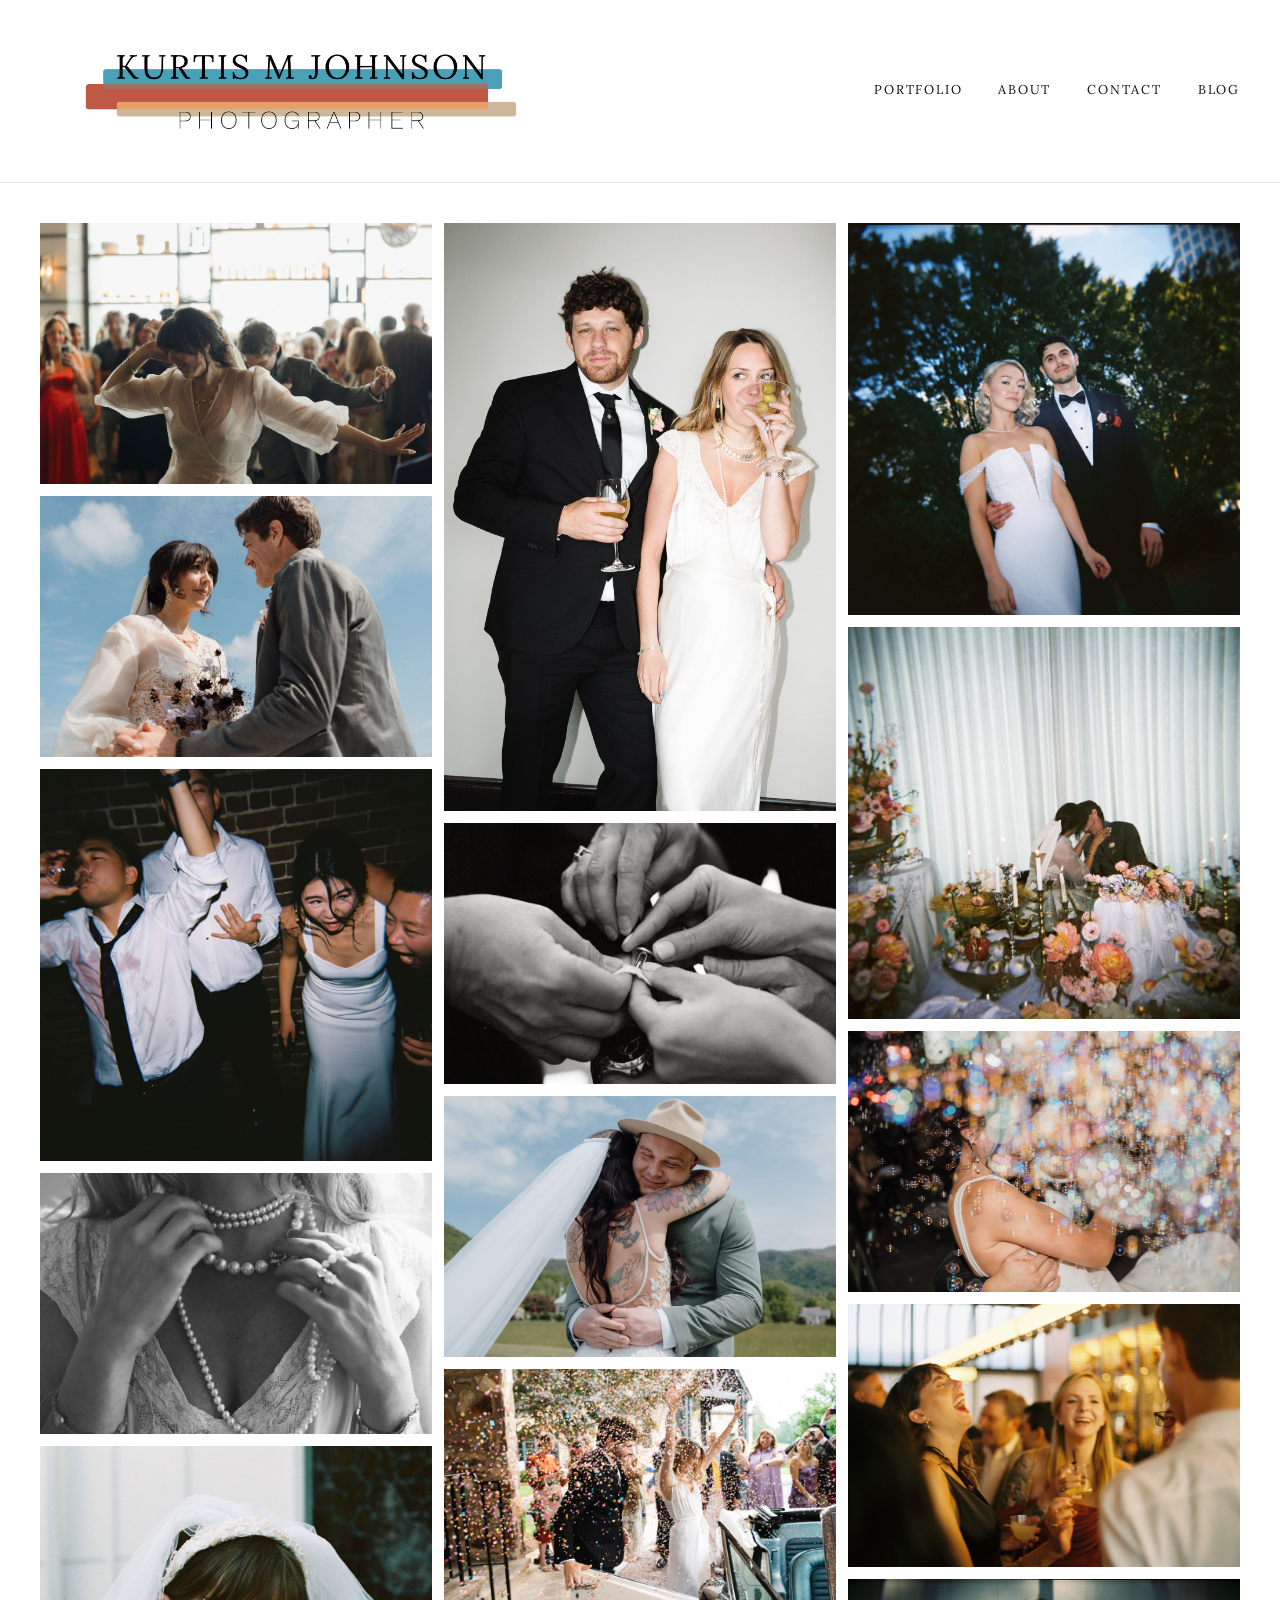
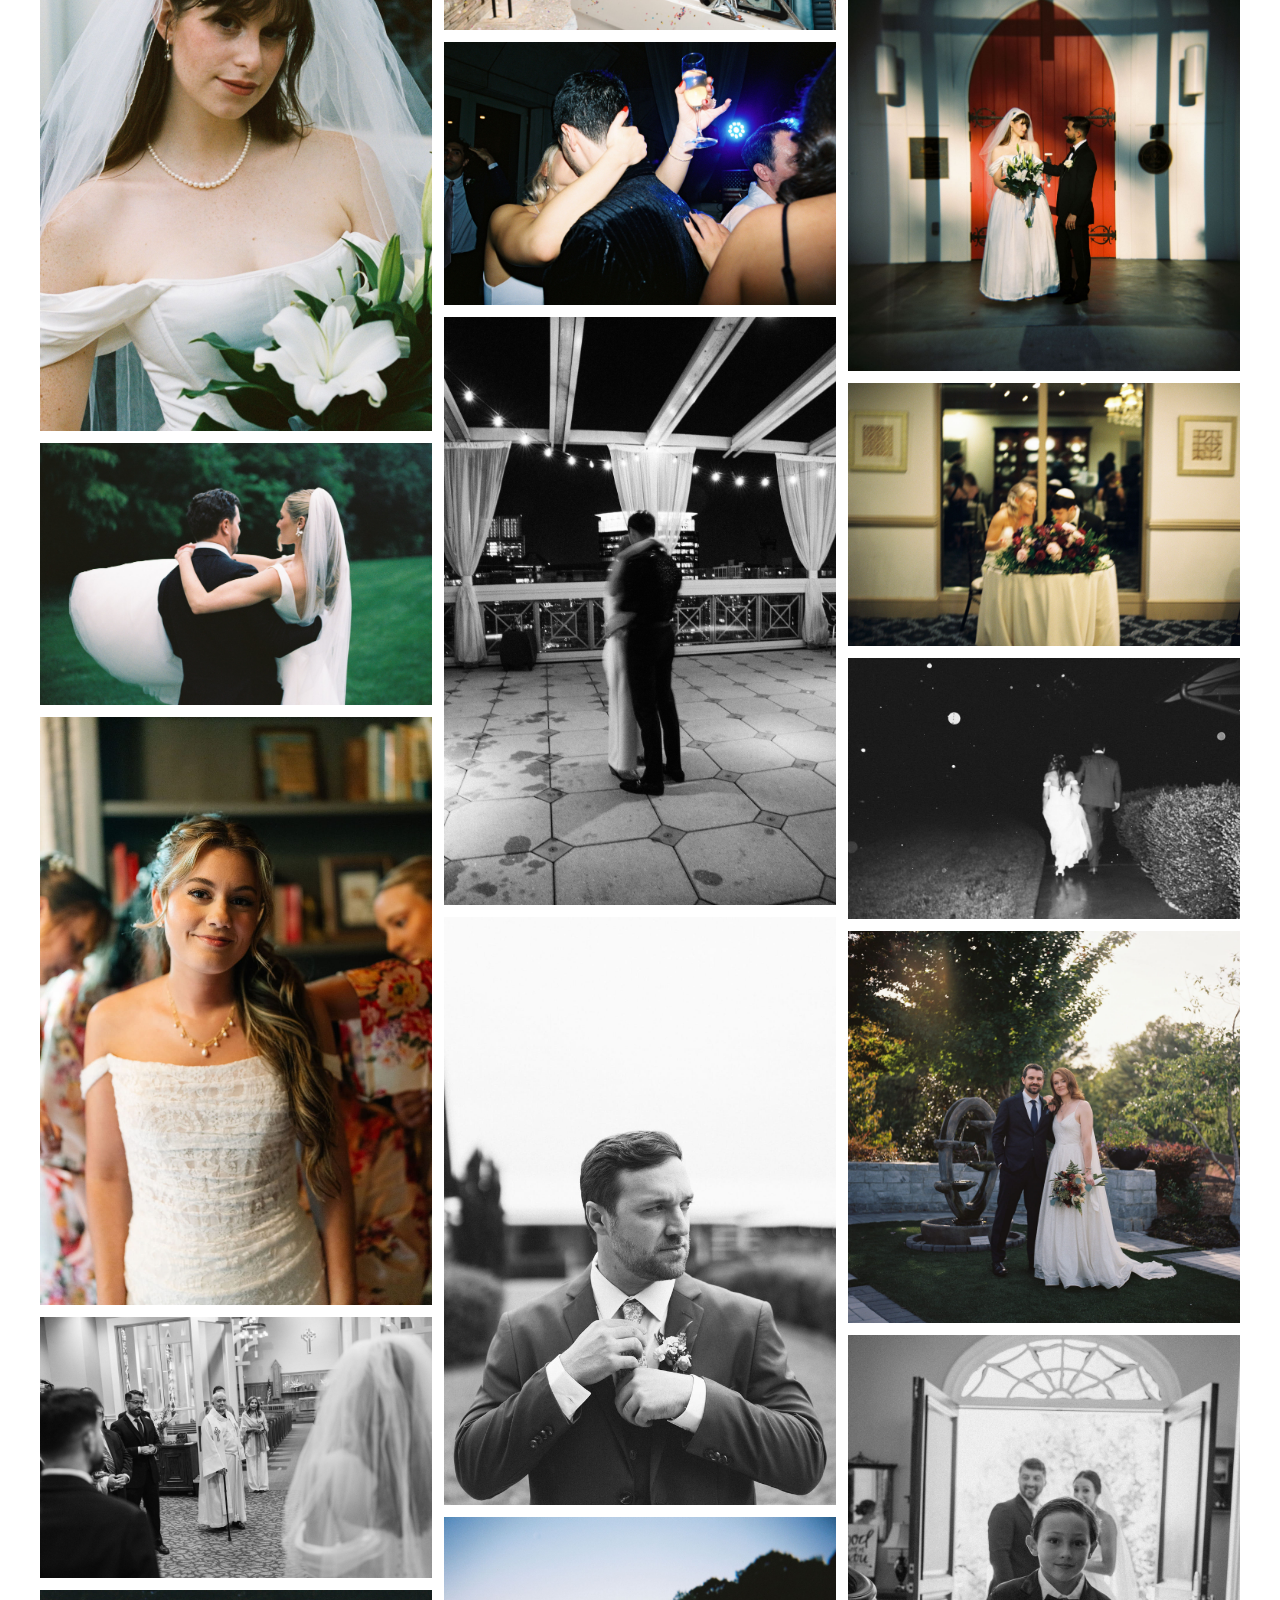
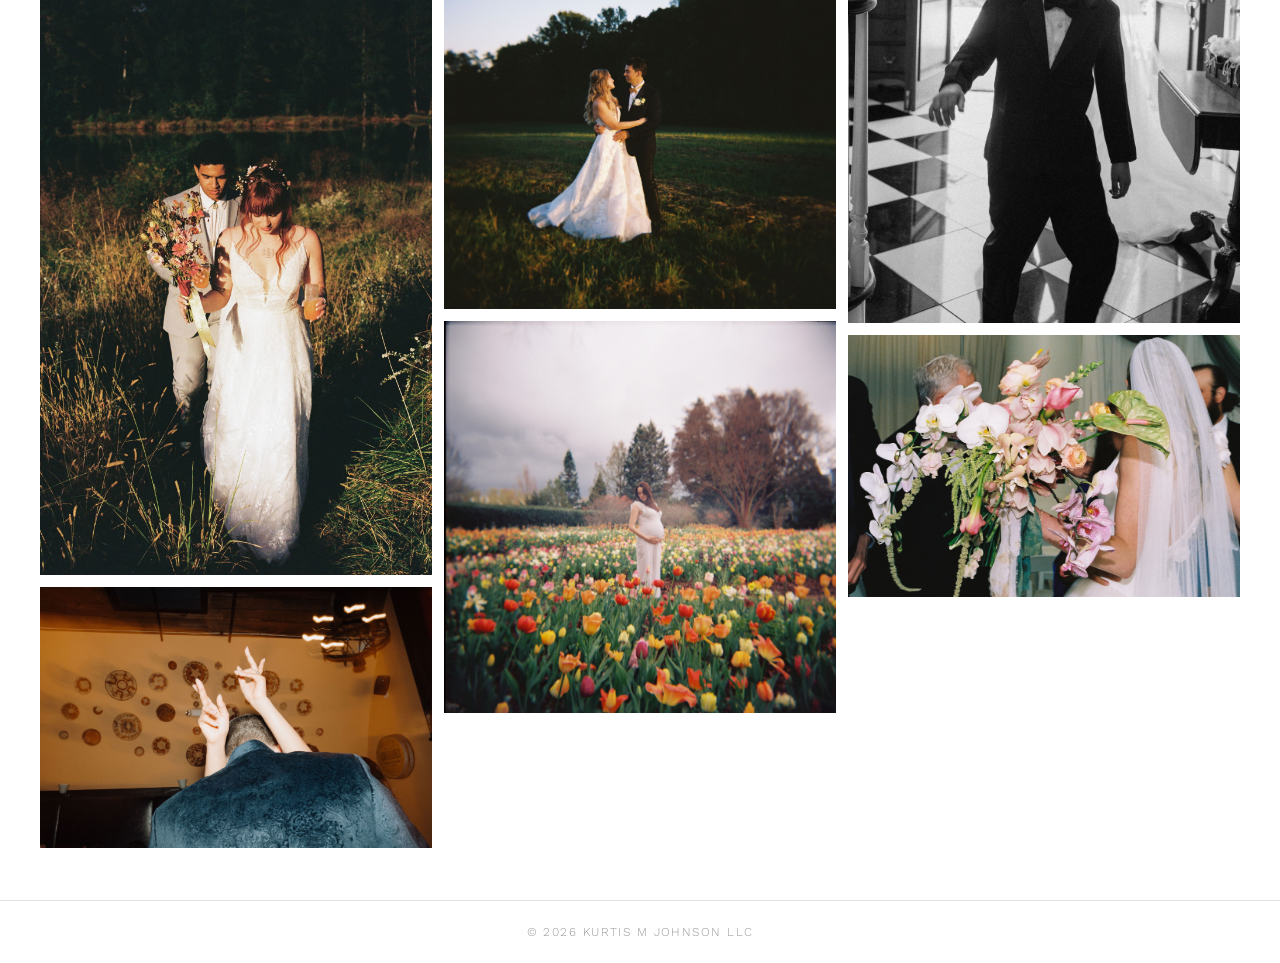
==== index.html @ 3dc9d514 "blog link update" ====
<!DOCTYPE html>
<html lang="en">
<head>
  <meta charset="UTF-8" />
  <meta name="viewport" content="width=device-width, initial-scale=1.0" />
  <title>KURTIS M JOHNSON</title>
  <link rel="icon" type="image/png" href="images/favicon.png" />
  <link rel="stylesheet" href="style.css" />
</head>
<body>

  <header>
    <div class="header-inner">
      <div class="logo">
        <a href="index.html"><img src="images/logo.png" alt="Kurtis Johnson Photography" /></a>
      </div>
      <button class="nav-toggle" aria-label="Toggle navigation">
        <span></span><span></span><span></span>
      </button>
      <nav id="main-nav">
        <a href="index.html">Portfolio</a>
        <a href="about.html">About</a>
        <a href="contact.html">Contact</a>
        <a href="https://deserthermits.substack.com/" target="_blank">Blog</a>
      </nav>
    </div>
  </header>

  <main>
    <div class="gallery">
      <div class="gallery-item"><img src="images/photo2.JPG"  alt="Bride dancing joyfully at wedding reception with guests in the background" /></div>
      <div class="gallery-item"><img src="images/photo8.JPG"  alt="Bride and groom posing with champagne glasses at their wedding reception" /></div>
      <div class="gallery-item"><img src="images/photo14.JPG" alt="Bride and groom portrait in an urban park at golden hour" /></div>
      <div class="gallery-item"><img src="images/photo1.JPG"  alt="Bride and groom sharing a tender moment against a blue sky, bride holding dark floral bouquet" /></div>
      <div class="gallery-item"><img src="images/photo3.JPG"  alt="Bride and groom stealing a kiss at their sweetheart table surrounded by candlelight and lush floral arrangements" /></div>
      <div class="gallery-item"><img src="images/photo4.JPG"  alt="Wedding guests celebrating energetically on the dance floor" /></div>
      <div class="gallery-item"><img src="images/photo5.JPG"  alt="Close-up of hands fastening a cufflink before the ceremony, black and white" /></div>
      <div class="gallery-item"><img src="images/photo6.JPG"  alt="Bride and groom embracing in a shower of colorful bubbles at night" /></div>
      <div class="gallery-item"><img src="images/photo7.JPG"  alt="Groom in a tan hat embracing tattooed bride with veil flowing in a mountain meadow" /></div>
      <div class="gallery-item"><img src="images/photo9.JPG"  alt="Bride adjusting layered pearl necklaces, black and white close-up detail shot" /></div>
      <div class="gallery-item"><img src="images/photo10.JPG" alt="Wedding guests laughing together over cocktails at a warmly lit reception venue" /></div>
      <div class="gallery-item"><img src="images/photo11.JPG" alt="Bride and groom making a grand exit through a cloud of colorful confetti" /></div>
      <div class="gallery-item"><img src="images/photo12.JPG" alt="Bride portrait in veil and pearl necklace holding white lily bouquet" /></div>
      <div class="gallery-item"><img src="images/photo13.JPG" alt="Bride and groom standing before a red arched church door at night, film photography" /></div>
      <div class="gallery-item"><img src="images/photo15.JPG" alt="Bride and guests dancing at a lively wedding reception under blue stage lights" /></div>
      <div class="gallery-item"><img src="images/photo16.JPG" alt="Couple sharing a slow dance on a rooftop terrace with a city skyline at night, black and white" /></div>
      <div class="gallery-item"><img src="images/photo17.JPG" alt="Bride and groom sharing a quiet moment at their sweetheart table, film photography" /></div>
      <div class="gallery-item"><img src="images/photo18.JPG" alt="Groom carrying bride in his arms on a lush green lawn, viewed from behind" /></div>
      <div class="gallery-item"><img src="images/photo19.JPG" alt="Bride and groom walking away together on a garden path at night, black and white" /></div>
      <div class="gallery-item"><img src="images/photo20.JPG" alt="Bride smiling warmly while bridesmaids help her get ready" /></div>
      <div class="gallery-item"><img src="images/photo21.JPG" alt="Groom adjusting his boutonniere outdoors, black and white portrait" /></div>
      <div class="gallery-item"><img src="images/photo22.JPG" alt="Bride and groom portrait at sunset in a garden with a stone fountain" /></div>
      <div class="gallery-item"><img src="images/photo23.JPG" alt="Bride walking down the church aisle toward the officiant, black and white" /></div>
      <div class="gallery-item"><img src="images/photo24.JPG" alt="Young ring bearer in tuxedo leading the way as bride and groom arrive, black and white" /></div>
      <div class="gallery-item"><img src="images/photo25.JPG" alt="Bride and groom embracing at twilight in an open field with trees silhouetted behind them" /></div>
      <div class="gallery-item"><img src="images/photo26.JPG" alt="Bride and groom walking through tall golden grass at sunset, bride wearing flower crown" /></div>
      <div class="gallery-item"><img src="images/photo27.JPG" alt="Expectant mother in a white gown standing in a vibrant tulip field" /></div>
      <div class="gallery-item"><img src="images/photo28.JPG" alt="Father embracing bride through an oversized orchid and tropical flower bouquet" /></div>
      <div class="gallery-item"><img src="images/photo29.JPG" alt="Overhead view of couple at a reception, bride flashing a peace sign with rings visible" /></div>
    </div>
  </main>

  <footer>
    <p>&copy; 2026 KURTIS M JOHNSON LLC</p>
  </footer>

  <script>
    // Hamburger menu
    const toggle = document.querySelector('.nav-toggle');
    const nav = document.getElementById('main-nav');
    toggle.addEventListener('click', () => {
      toggle.classList.toggle('open');
      nav.classList.toggle('open');
    });
  </script>

  <script>
    function runMasonry() {
      const gallery = document.querySelector('.gallery');
      const items = Array.from(gallery.querySelectorAll('.gallery-item'));
      const gap = 12;

      let cols = 3;
      if (window.innerWidth <= 560) cols = 1;
      else if (window.innerWidth <= 900) cols = 2;

      const colWidth = (gallery.offsetWidth - gap * (cols - 1)) / cols;
      const colHeights = Array(cols).fill(0);

      gallery.style.position = 'relative';

      items.forEach(item => {
        const shortest = colHeights.indexOf(Math.min(...colHeights));
        item.style.position = 'absolute';
        item.style.width = colWidth + 'px';
        item.style.left = (shortest * (colWidth + gap)) + 'px';
        item.style.top = colHeights[shortest] + 'px';
        colHeights[shortest] += item.offsetHeight + gap;
      });

      gallery.style.height = Math.max(...colHeights) + 'px';
    }

    // Wait for all images to load before laying out
    const imgs = Array.from(document.querySelectorAll('.gallery-item img'));
    let loaded = 0;
    function onLoad() {
      loaded++;
      if (loaded === imgs.length) runMasonry();
    }
    imgs.forEach(img => {
      if (img.complete) onLoad();
      else { img.addEventListener('load', onLoad); img.addEventListener('error', onLoad); }
    });

    window.addEventListener('resize', runMasonry);
  </script>

</body>
</html>
---- style.css ----
@import url('https://fonts.googleapis.com/css2?family=Lora:ital,wght@0,400;0,500;0,600;1,400&family=Work+Sans:wght@300;400;500&display=swap');

*, *::before, *::after {
  box-sizing: border-box;
  margin: 0;
  padding: 0;
}

body {
  background: #fff;
  color: #111;
  font-family: 'Lora', Georgia, serif;
  min-height: 100vh;
  display: flex;
  flex-direction: column;
}

/* ── Header ── */
header {
  border-bottom: 1px solid #e0e0e0;
  padding: 24px 40px;
  position: sticky;
  top: 0;
  background: #fff;
  z-index: 100;
  position: relative;
}

.header-inner {
  max-width: 1400px;
  margin: 0 auto;
  display: flex;
  align-items: center;
  justify-content: space-between;
}

.logo img {
  height: 130px;
  width: auto;
}

.logo-text {
  font-size: 1.4rem;
  font-weight: 400;
  letter-spacing: 0.12em;
  text-transform: uppercase;
  color: #111;
}

nav {
  display: flex;
  gap: 36px;
}

/* ── Hamburger button (hidden on desktop) ── */
.nav-toggle {
  display: none;
  flex-direction: column;
  justify-content: center;
  gap: 5px;
  background: none;
  border: none;
  cursor: pointer;
  padding: 4px;
}

.nav-toggle span {
  display: block;
  width: 24px;
  height: 2px;
  background: #111;
  transition: all 0.25s;
  transform-origin: center;
}

/* Animate to X when open */
.nav-toggle.open span:nth-child(1) { transform: translateY(7px) rotate(45deg); }
.nav-toggle.open span:nth-child(2) { opacity: 0; }
.nav-toggle.open span:nth-child(3) { transform: translateY(-7px) rotate(-45deg); }

nav a {
  text-decoration: none;
  color: #111;
  font-family: 'Lora', Georgia, serif;
  font-size: 0.8rem;
  letter-spacing: 0.14em;
  text-transform: uppercase;
  padding-bottom: 2px;
  border-bottom: 1px solid transparent;
  transition: border-color 0.2s;
}

nav a:hover,
nav a.active {
  border-bottom-color: #111;
}

/* ── Gallery ── */
main {
  flex: 1;
  padding: 40px;
}

.gallery {
  max-width: 1400px;
  margin: 0 auto;
  position: relative;
}

.gallery-item {
  position: absolute;
  overflow: hidden;
}

.gallery-item img {
  display: block;
  width: 100%;
  height: auto;
  transition: opacity 0.3s;
}

.gallery-item img:hover {
  opacity: 0.88;
}

/* ── About layout ── */
.about-layout {
  display: flex;
  gap: 48px;
  align-items: flex-start;
}

.about-photo {
  flex: 0 0 340px;
  margin-bottom: 24px;
}

.about-photo img {
  display: block;
  width: 100%;
  height: auto;
}

.about-text {
  flex: 1;
}

@media (max-width: 720px) {
  .about-layout {
    flex-direction: column;
    gap: 28px;
  }

  .about-photo {
    flex: none;
    width: 100%;
  }
}

/* ── Inner pages ── */
.page-content {
  max-width: 680px;
  margin: 80px auto;
  padding: 0 40px;
  line-height: 1.8;
}

.page-content h1 {
  font-size: 1.6rem;
  font-weight: 400;
  letter-spacing: 0.08em;
  text-transform: uppercase;
  margin-bottom: 32px;
}

.page-content p {
  font-size: 1rem;
  color: #333;
  margin-bottom: 20px;
}

.page-content a {
  color: #49a0b7;
  text-decoration: none;
  border-bottom: 1px solid transparent;
  transition: border-color 0.2s;
}

.page-content a:hover {
  border-bottom-color: #49a0b7;
}

/* Contact details */
.contact-details {
  margin: 28px 0 36px;
  display: flex;
  flex-direction: column;
  gap: 16px;
  padding-top: 24px;
  border-top: 1px solid #e0e0e0;
}

/* Contact form */
.contact-form {
  display: flex;
  flex-direction: column;
  gap: 16px;
  margin-top: 32px;
}

.contact-form label {
  font-family: 'Work Sans', sans-serif;
  font-size: 0.75rem;
  letter-spacing: 0.1em;
  text-transform: uppercase;
  display: flex;
  flex-direction: column;
  gap: 6px;
}

.contact-form input,
.contact-form textarea {
  font-family: inherit;
  font-size: 0.95rem;
  border: 1px solid #ccc;
  padding: 10px 12px;
  outline: none;
  transition: border-color 0.2s;
  background: #fff;
  color: #111;
  width: 100%;
}

.contact-form input:focus,
.contact-form textarea:focus {
  border-color: #111;
}

.contact-form textarea {
  min-height: 140px;
  resize: vertical;
}

.contact-form button {
  align-self: flex-start;
  background: #111;
  color: #fff;
  border: none;
  padding: 12px 32px;
  font-family: 'Work Sans', sans-serif;
  font-size: 0.75rem;
  letter-spacing: 0.14em;
  text-transform: uppercase;
  cursor: pointer;
  transition: background 0.2s;
}

.contact-form button:hover {
  background: #444;
}

/* ── Footer ── */
footer {
  border-top: 1px solid #e0e0e0;
  padding: 24px 40px;
  text-align: center;
  font-family: 'Work Sans', sans-serif;
  font-weight: 300;
  font-size: 0.75rem;
  letter-spacing: 0.12em;
  color: #999;
}

/* ── Responsive ── */
@media (max-width: 560px) {
  header {
    padding: 14px 20px;
  }

  .header-inner {
    justify-content: space-between;
    align-items: center;
  }

  .logo img {
    height: 52px;
  }

  .nav-toggle {
    display: flex;
  }

  nav {
    display: none;
    position: absolute;
    top: 100%;
    left: 0;
    right: 0;
    background: #fff;
    border-bottom: 1px solid #e0e0e0;
    flex-direction: column;
    gap: 0;
    padding: 8px 0;
  }

  nav.open {
    display: flex;
  }

  nav a {
    padding: 14px 24px;
    border-bottom: none;
    font-size: 0.85rem;
  }

  nav a:hover {
    background: #f5f5f5;
    border-bottom: none;
  }

  main {
    padding: 12px;
  }

  .gallery {
    display: flex;
    flex-direction: column;
    align-items: center;
  }

  .gallery-item {
    width: 100% !important;
    position: relative !important;
    left: auto !important;
    top: auto !important;
    margin-bottom: 10px;
  }
}
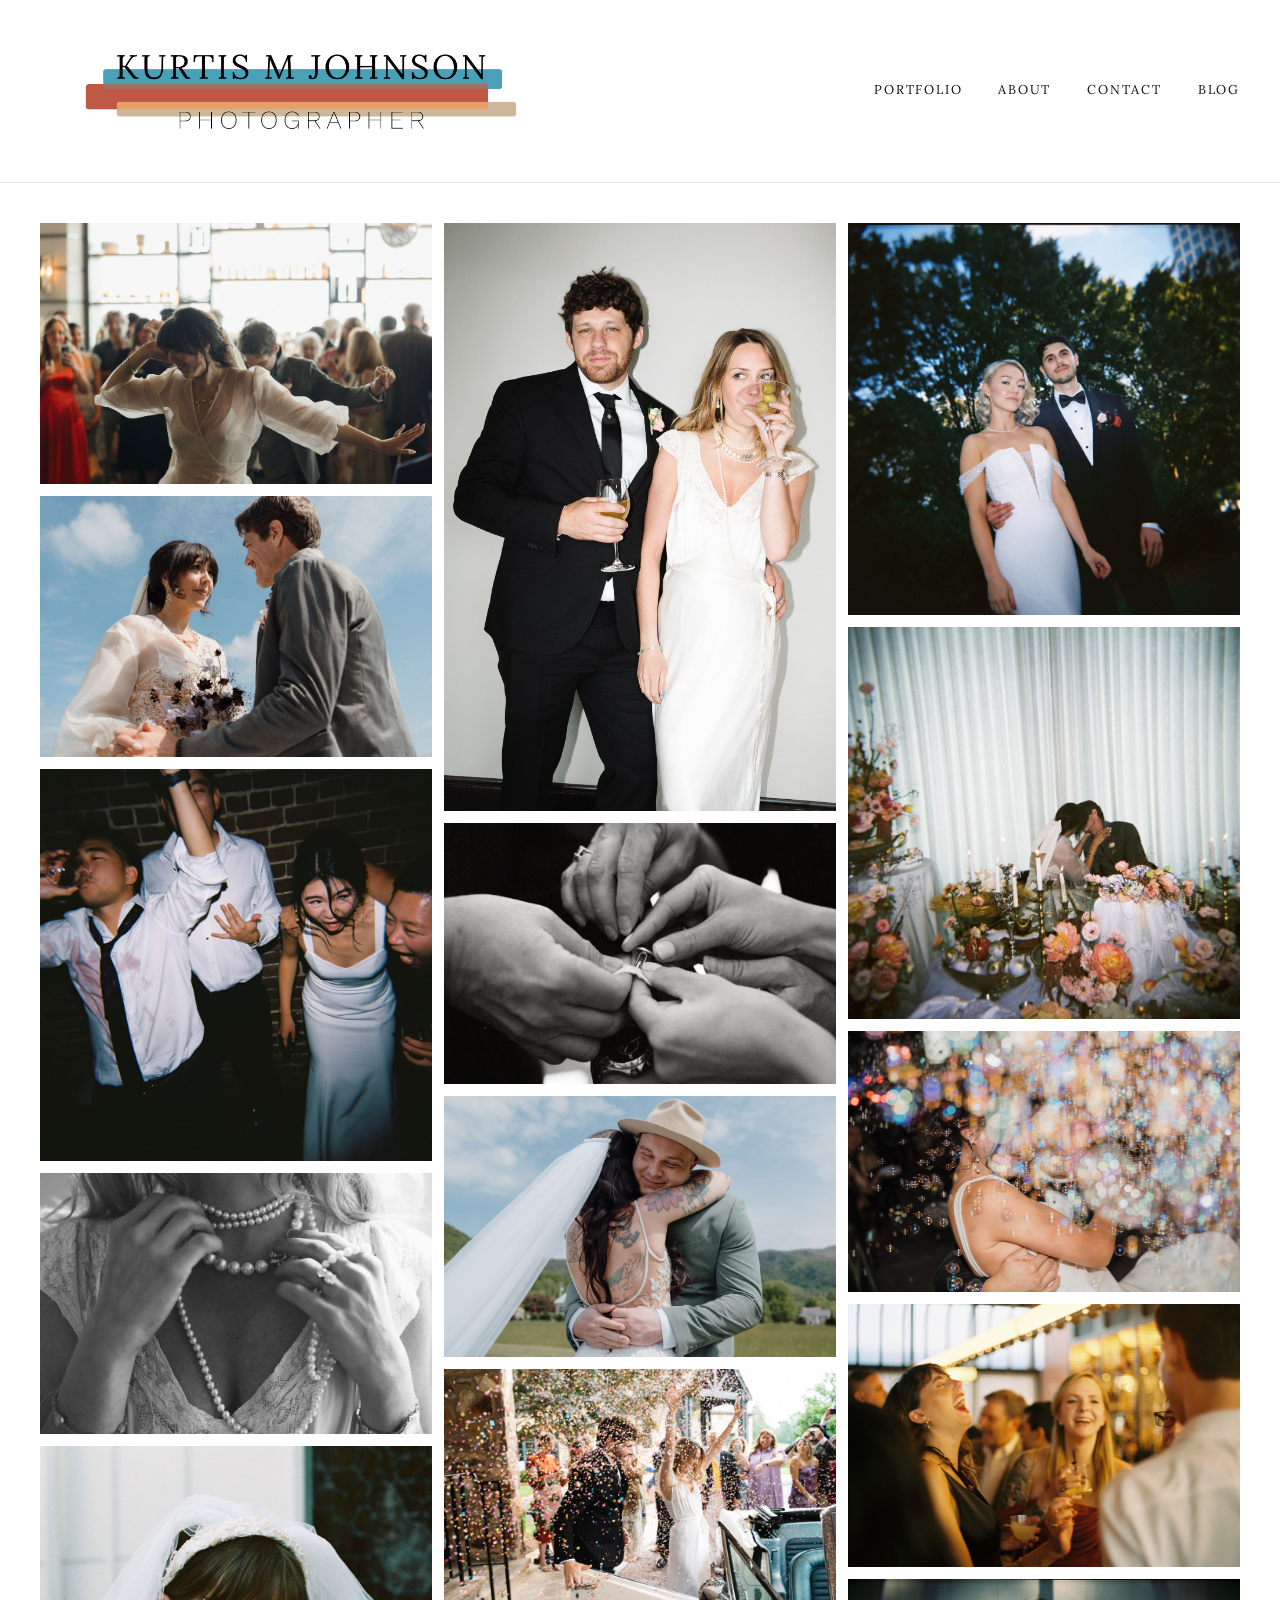
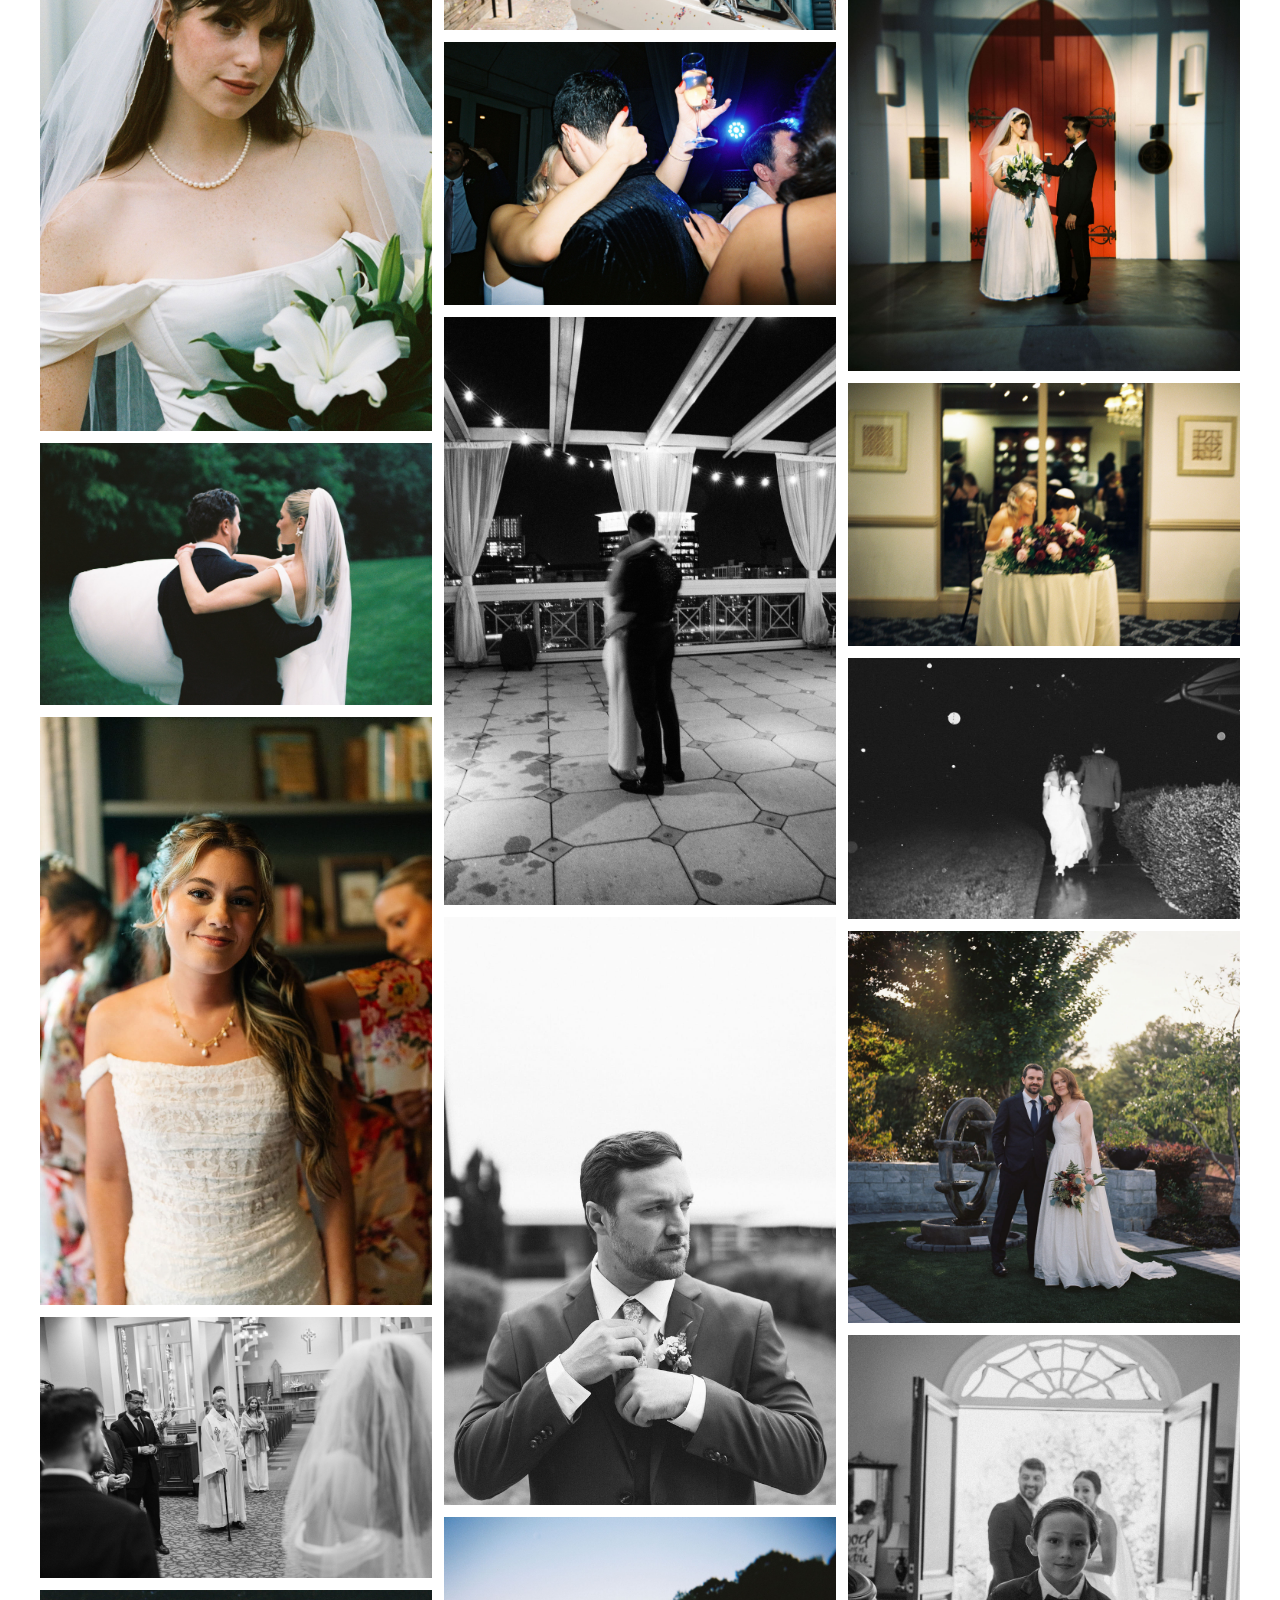
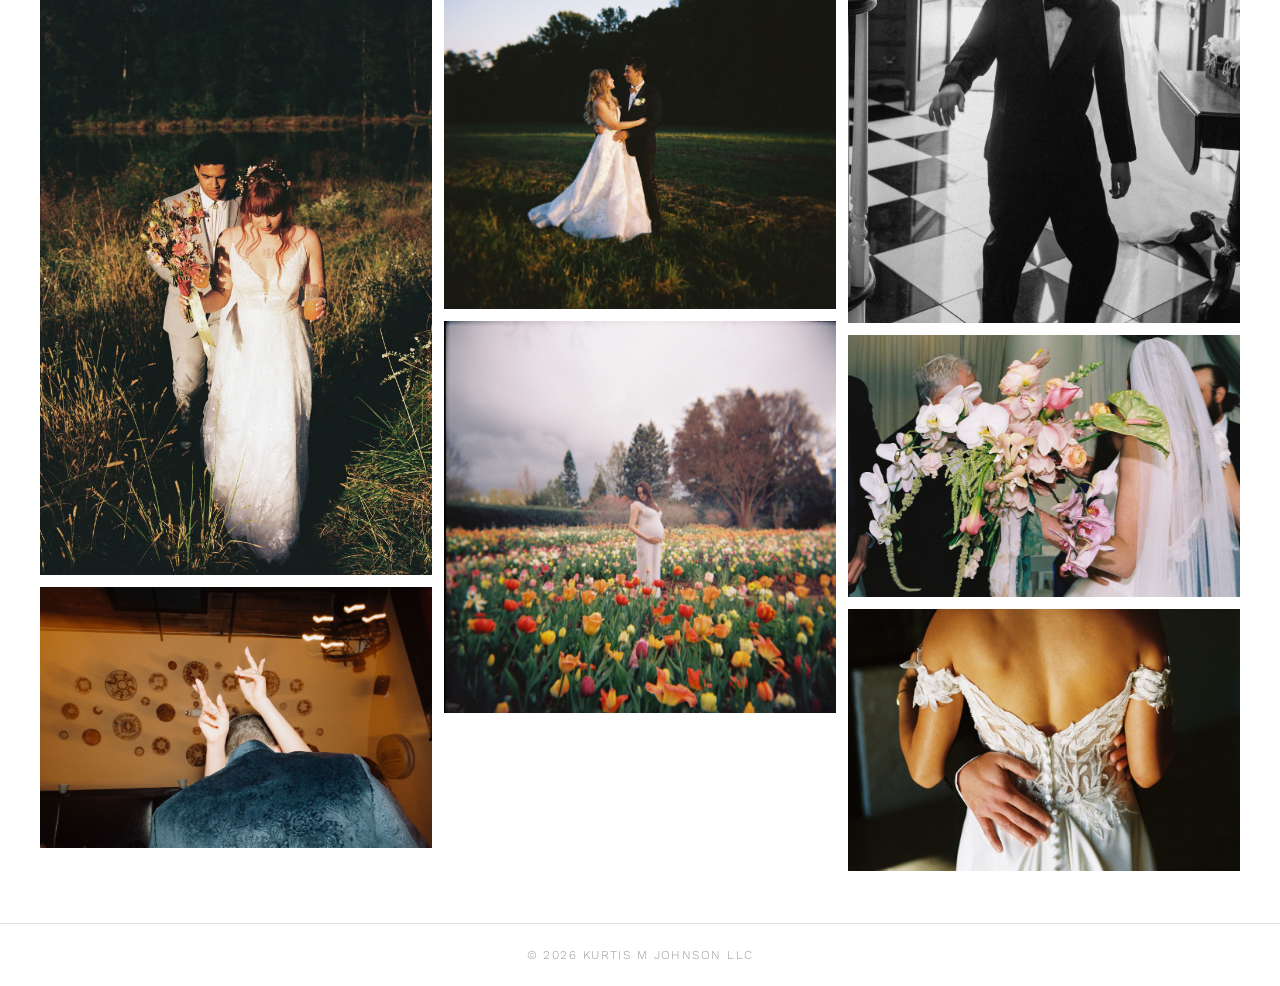
==== commit 085e3ca0: "added 30th photo" ====
--- a/index.html
+++ b/index.html
@@ -57,6 +57,7 @@
       <div class="gallery-item"><img src="images/photo27.JPG" alt="Expectant mother in a white gown standing in a vibrant tulip field" /></div>
       <div class="gallery-item"><img src="images/photo28.JPG" alt="Father embracing bride through an oversized orchid and tropical flower bouquet" /></div>
       <div class="gallery-item"><img src="images/photo29.JPG" alt="Overhead view of couple at a reception, bride flashing a peace sign with rings visible" /></div>
+      <div class="gallery-item"><img src="images/photo30.JPG" alt="Close-up detail of groom's hands resting on bride's back, highlighting the intricate lace and floral appliqué of her wedding dress" /></div>
     </div>
   </main>
 
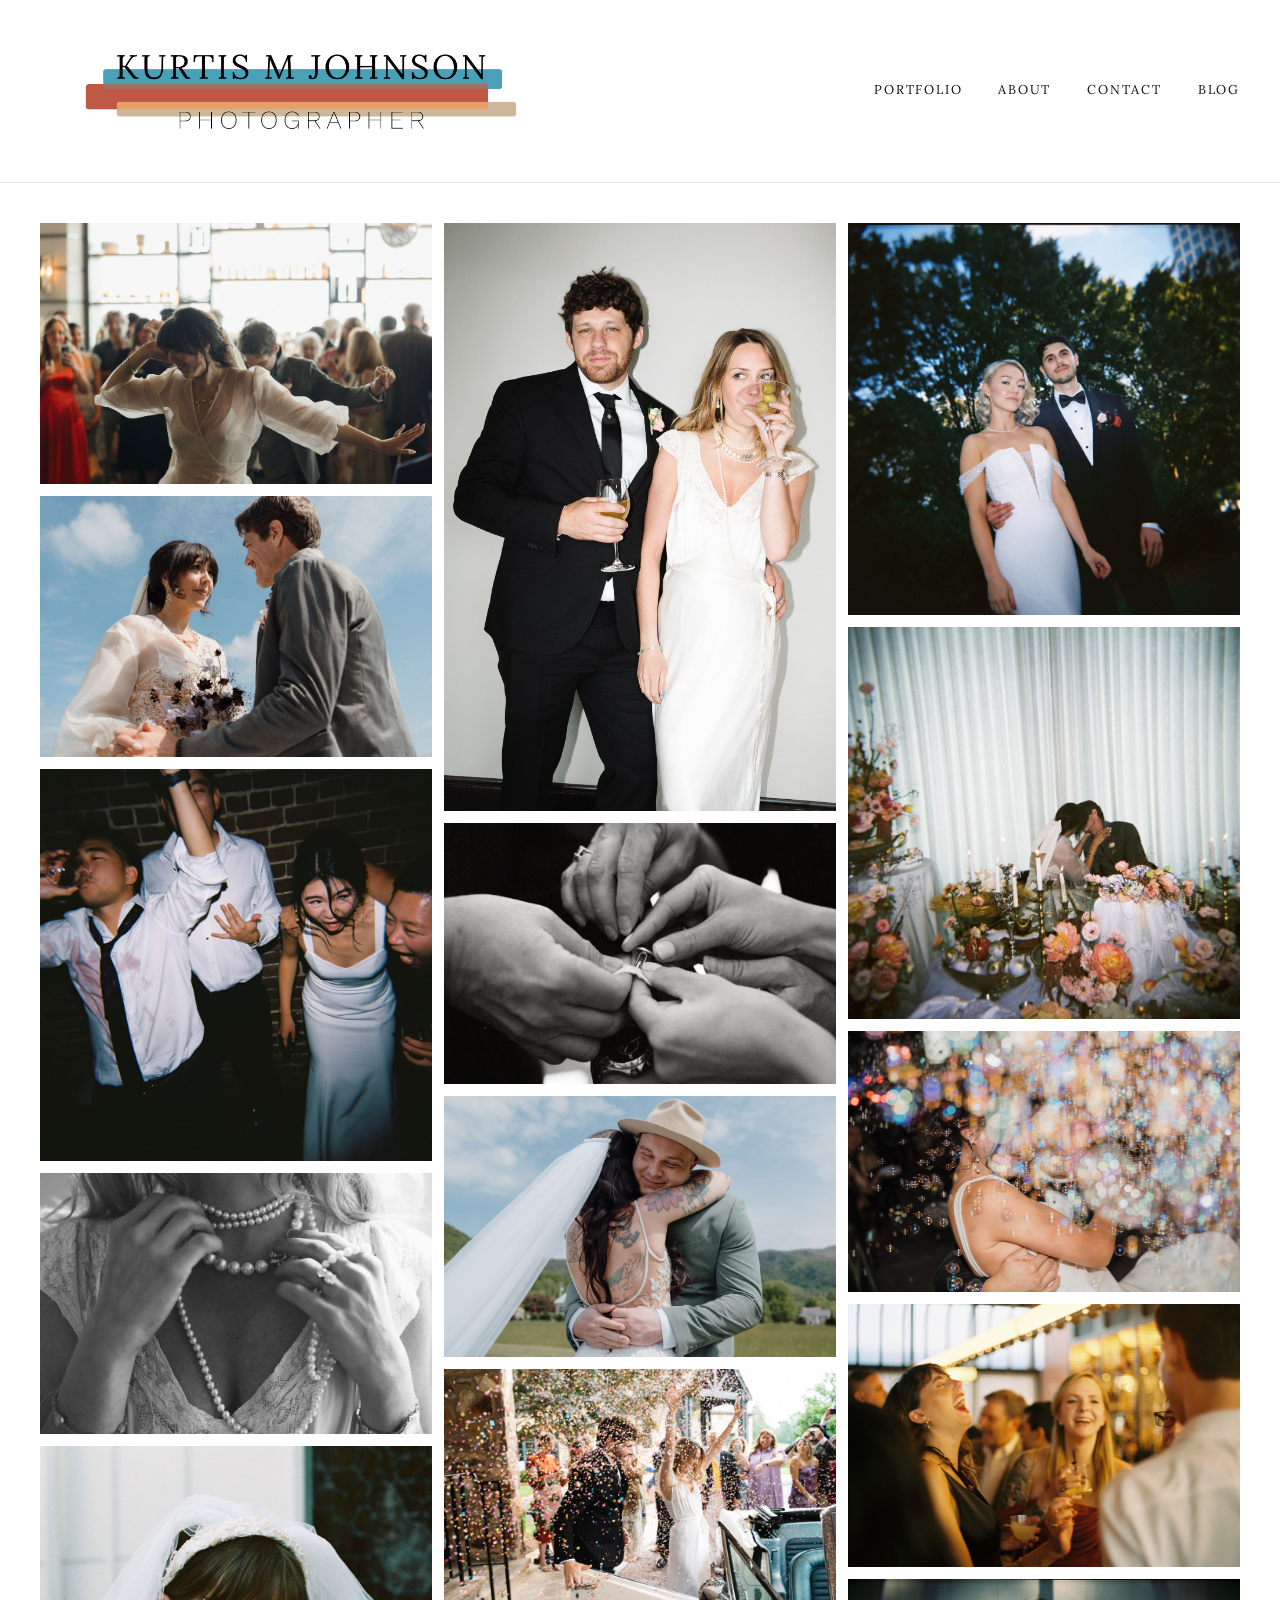
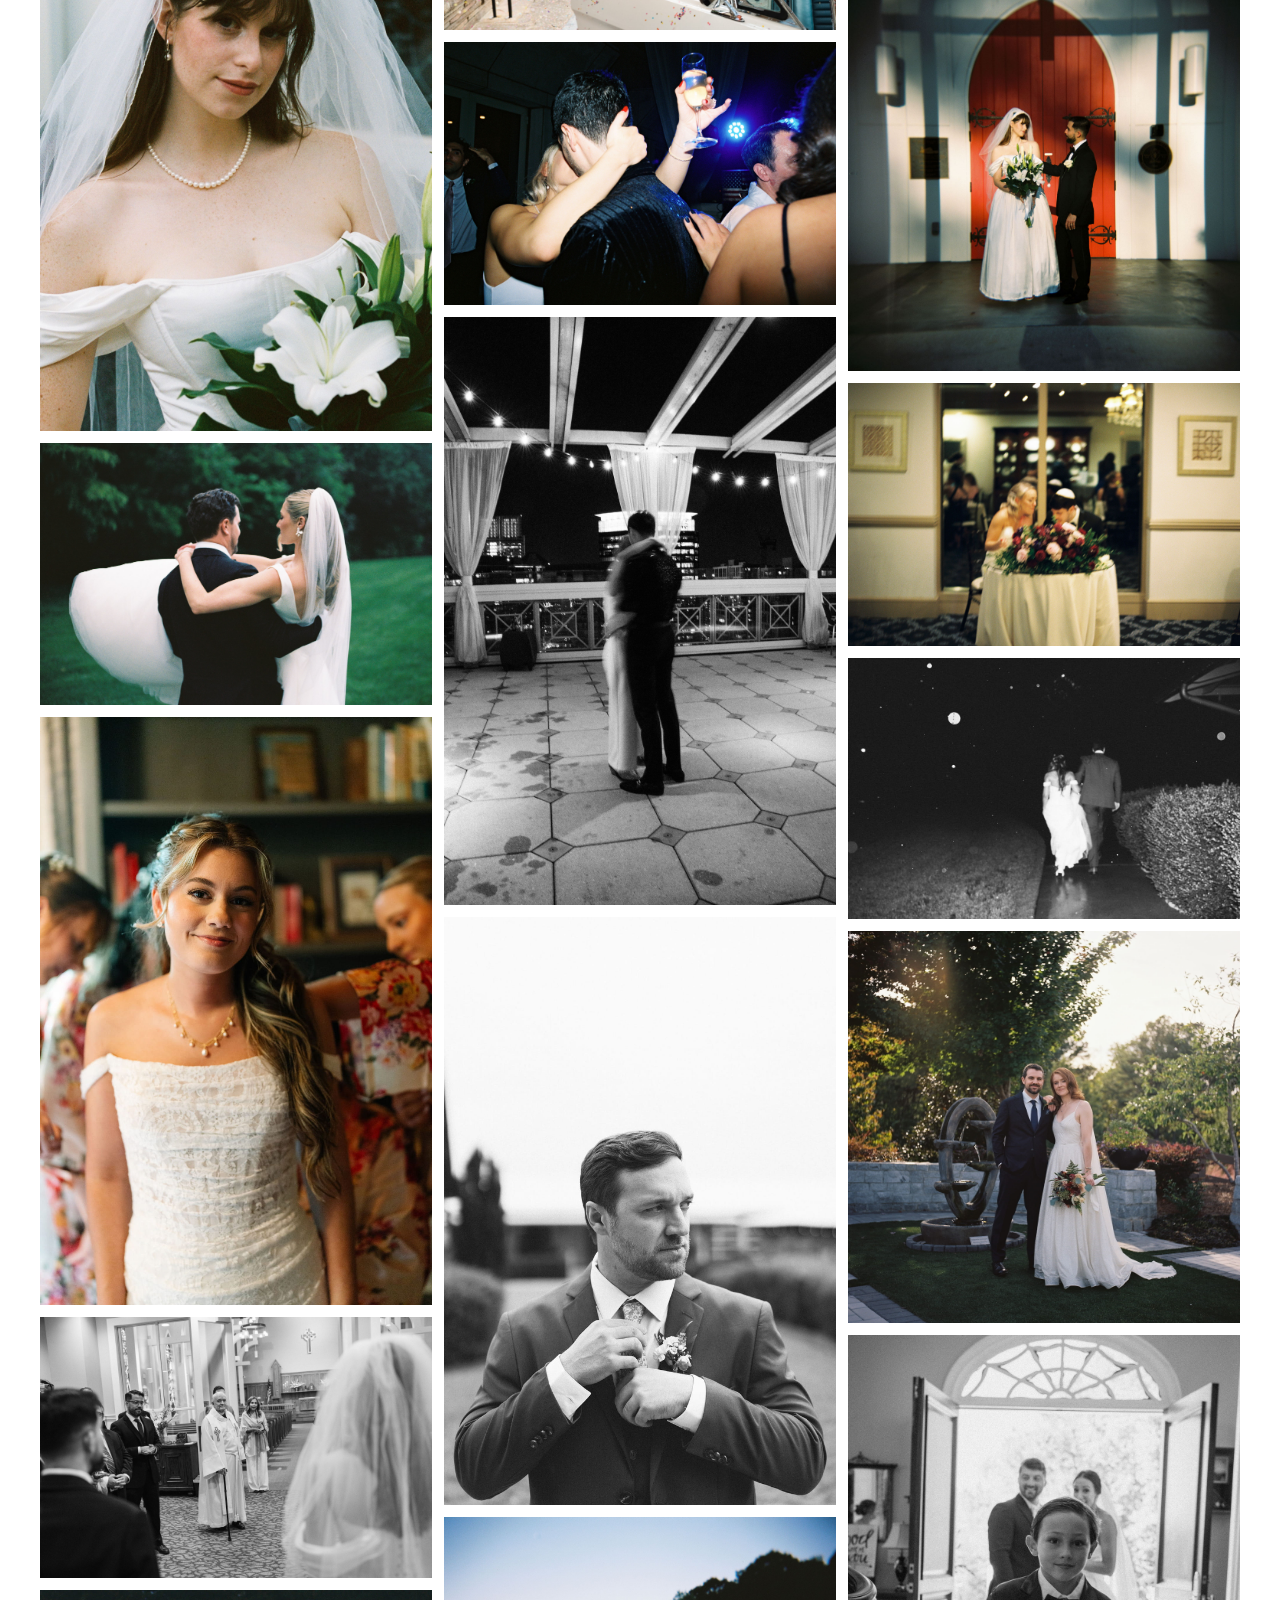
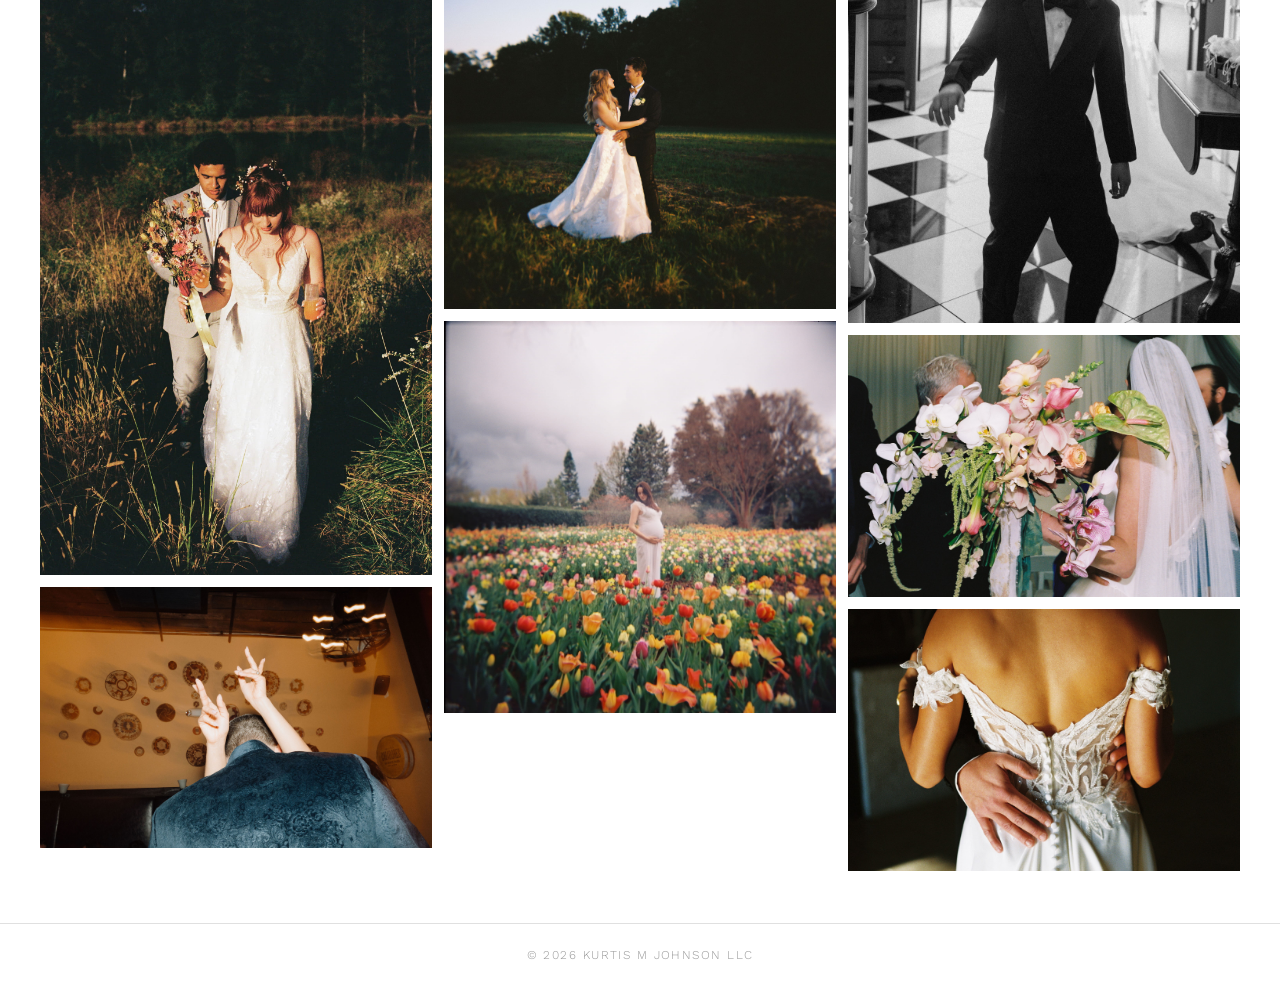
==== commit 8fd34841: "2 column on mobile" ====
--- a/index.html
+++ b/index.html
@@ -82,7 +82,9 @@
       const gap = 12;
 
       let cols = 3;
-      if (window.innerWidth <= 560) cols = 1;
+      const isLandscape = window.innerWidth > window.innerHeight;
+      if (window.innerWidth <= 768 && !isLandscape) cols = 1;
+      else if (window.innerWidth <= 768 && isLandscape) cols = 2;
       else if (window.innerWidth <= 900) cols = 2;
 
       const colWidth = (gallery.offsetWidth - gap * (cols - 1)) / cols;
--- a/style.css
+++ b/style.css
@@ -272,7 +272,7 @@
 }
 
 /* ── Responsive ── */
-@media (max-width: 560px) {
+@media (max-width: 768px) {
   header {
     padding: 14px 20px;
   }
@@ -322,17 +322,9 @@
     padding: 12px;
   }
 
-  .gallery {
-    display: flex;
-    flex-direction: column;
-    align-items: center;
-  }
-
+  /* Portrait: single column — masonry JS handles positioning */
   .gallery-item {
-    width: 100% !important;
-    position: relative !important;
-    left: auto !important;
-    top: auto !important;
     margin-bottom: 10px;
   }
 }
+
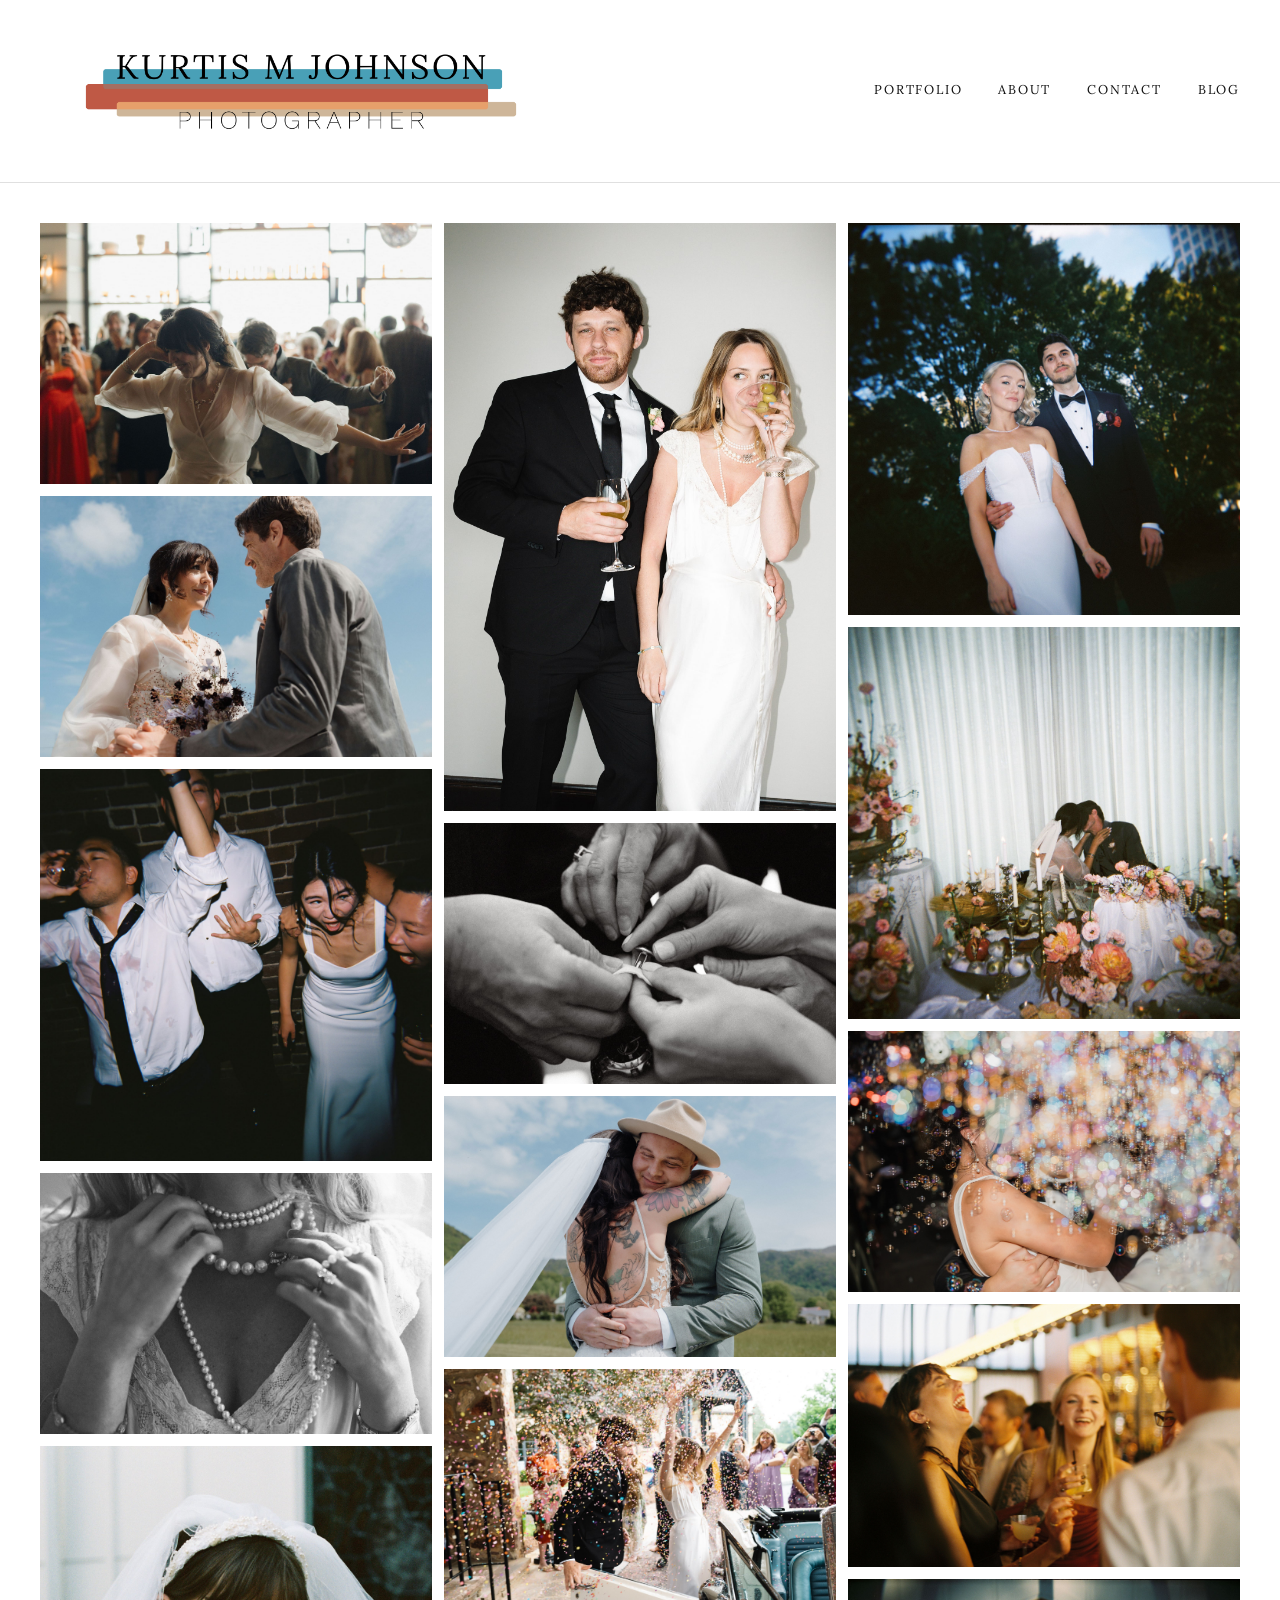
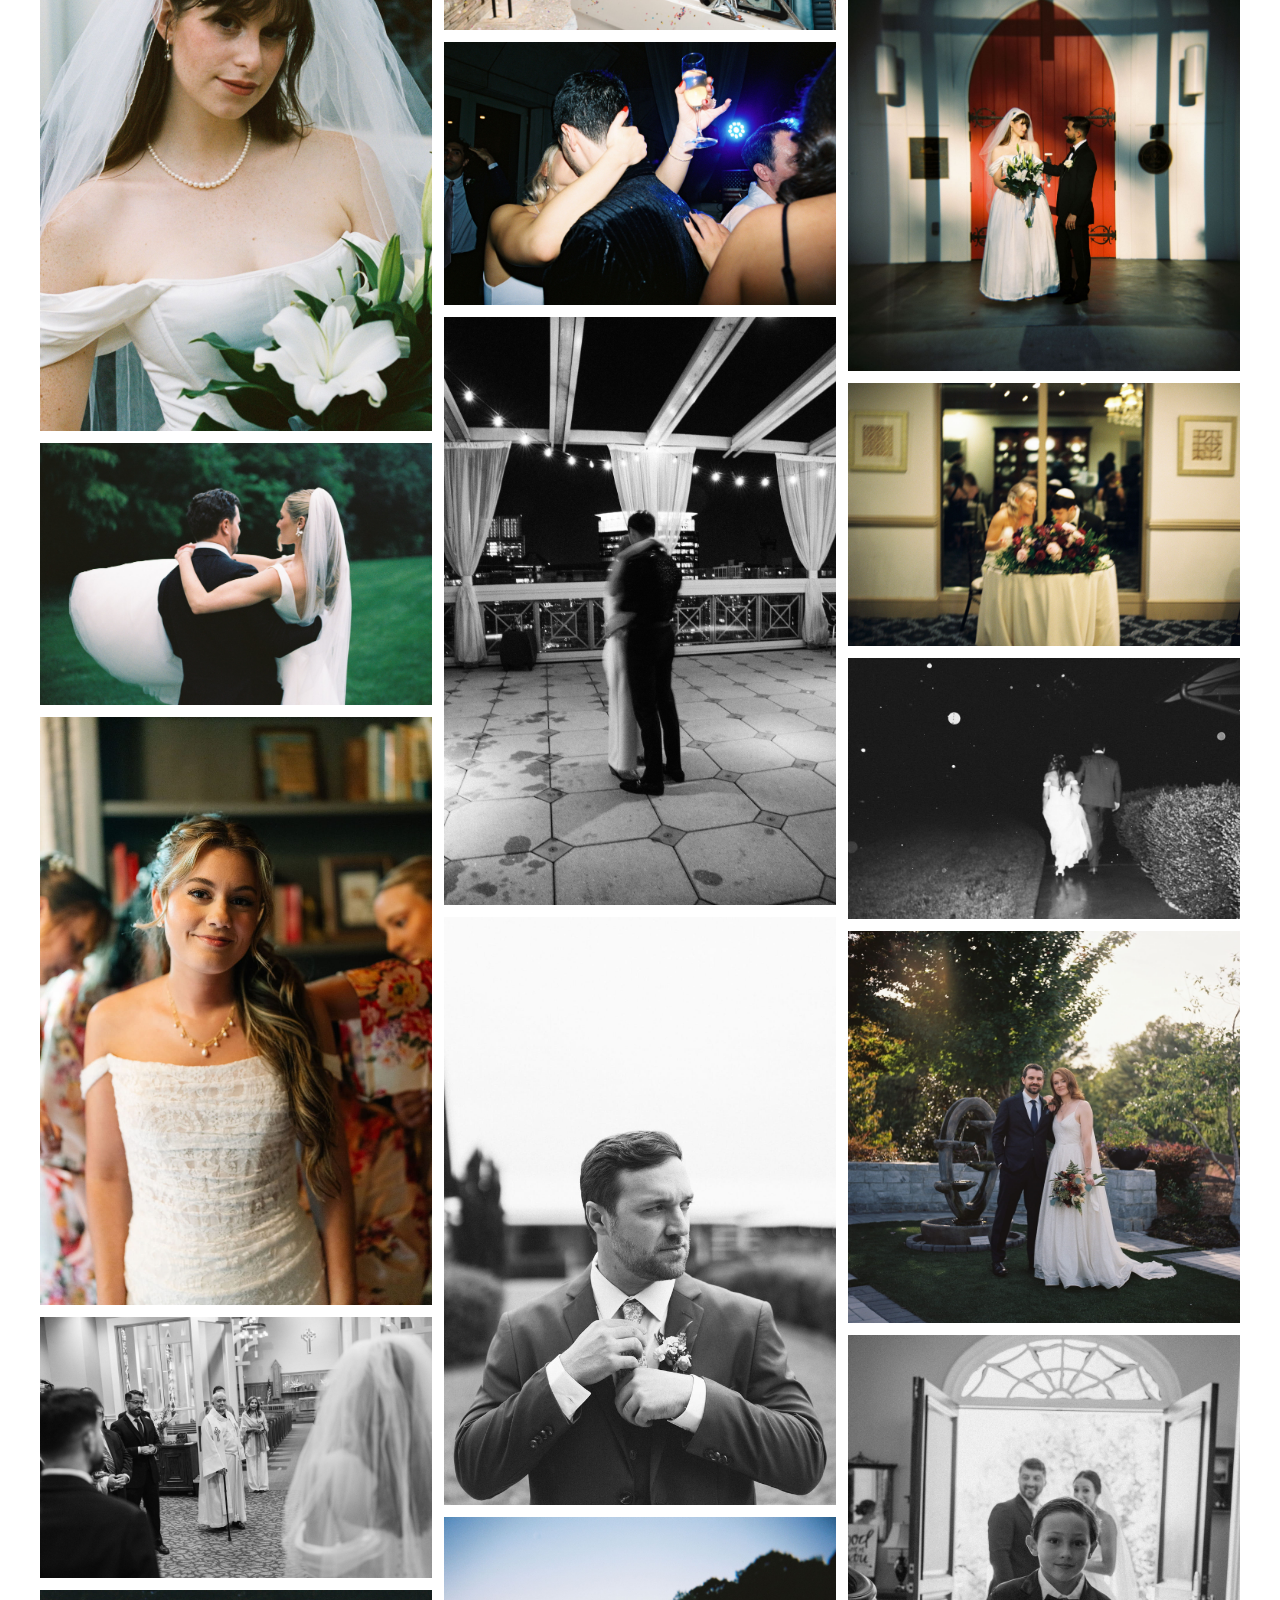
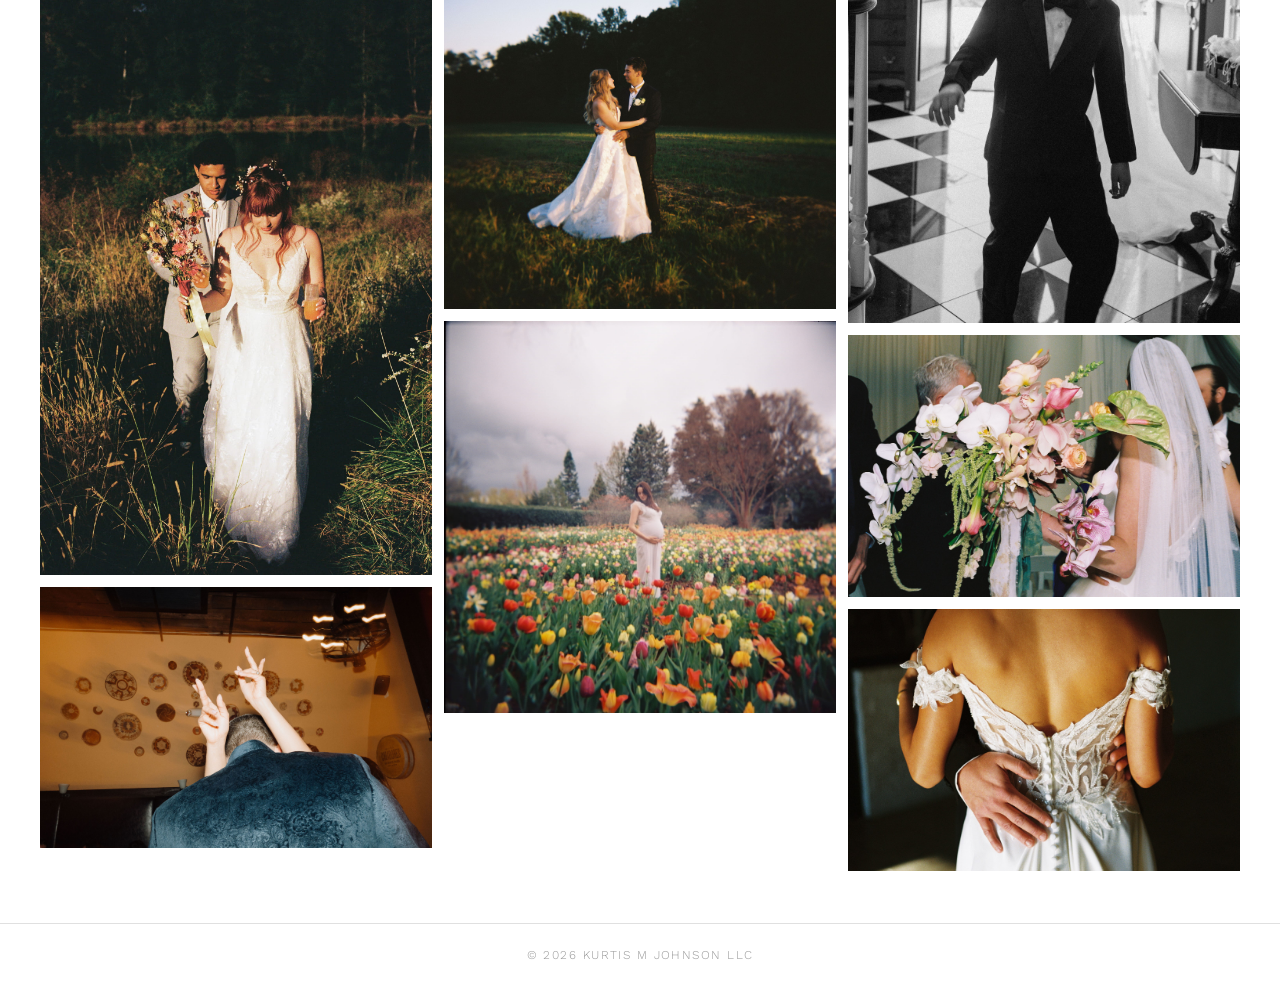
==== commit 81018be5: "Update index.html" ====
--- a/index.html
+++ b/index.html
@@ -79,7 +79,8 @@
     function runMasonry() {
       const gallery = document.querySelector('.gallery');
       const items = Array.from(gallery.querySelectorAll('.gallery-item'));
-      const gap = 12;
+      const isMobile = window.innerWidth <= 768;
+      const gap = isMobile ? 8 : 12;
 
       let cols = 3;
       const isLandscape = window.innerWidth > window.innerHeight;
@@ -93,9 +94,10 @@
       gallery.style.position = 'relative';
 
       items.forEach(item => {
-        const shortest = colHeights.indexOf(Math.min(...colHeights));
+        // Force correct width before measuring height
         item.style.position = 'absolute';
         item.style.width = colWidth + 'px';
+        const shortest = colHeights.indexOf(Math.min(...colHeights));
         item.style.left = (shortest * (colWidth + gap)) + 'px';
         item.style.top = colHeights[shortest] + 'px';
         colHeights[shortest] += item.offsetHeight + gap;
@@ -116,7 +118,12 @@
       else { img.addEventListener('load', onLoad); img.addEventListener('error', onLoad); }
     });
 
-    window.addEventListener('resize', runMasonry);
+    // Debounce resize so masonry waits for the browser to fully reflow
+    let resizeTimer;
+    window.addEventListener('resize', () => {
+      clearTimeout(resizeTimer);
+      resizeTimer = setTimeout(runMasonry, 150);
+    });
   </script>
 
 </body>
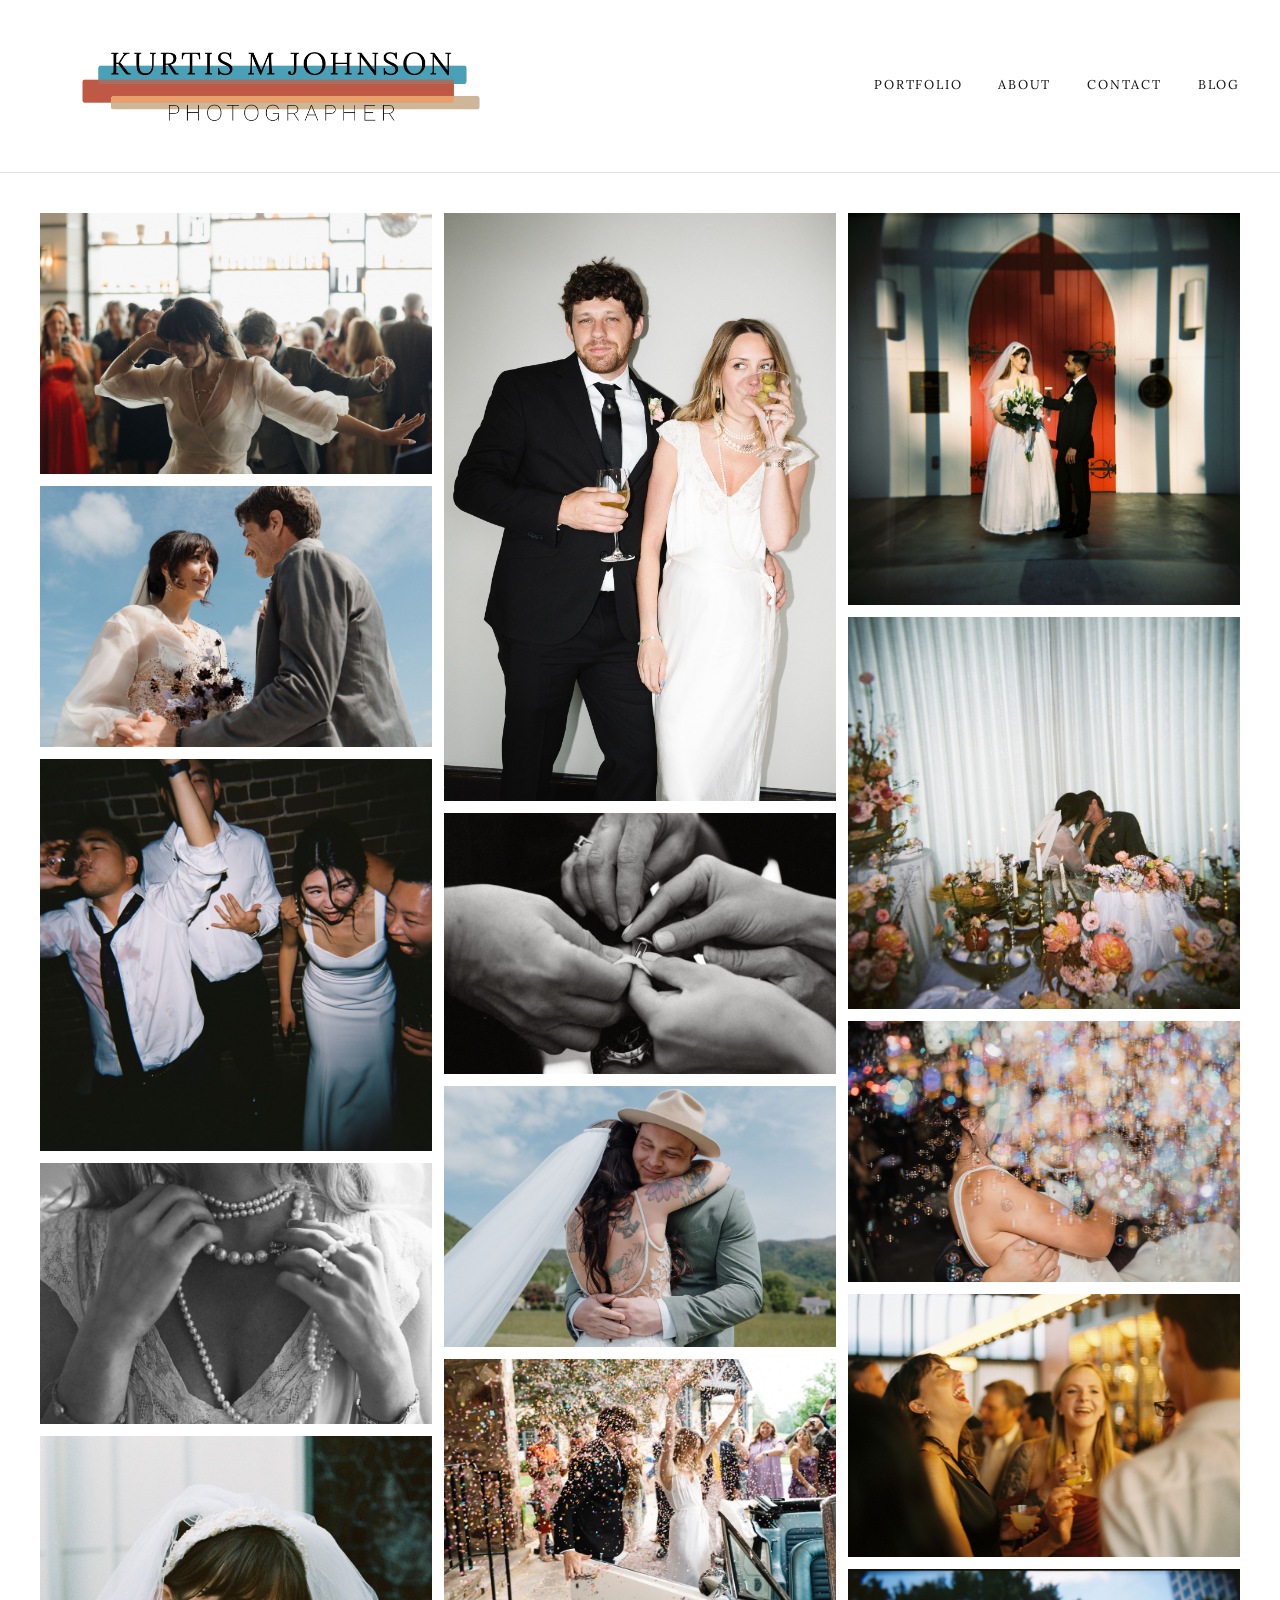
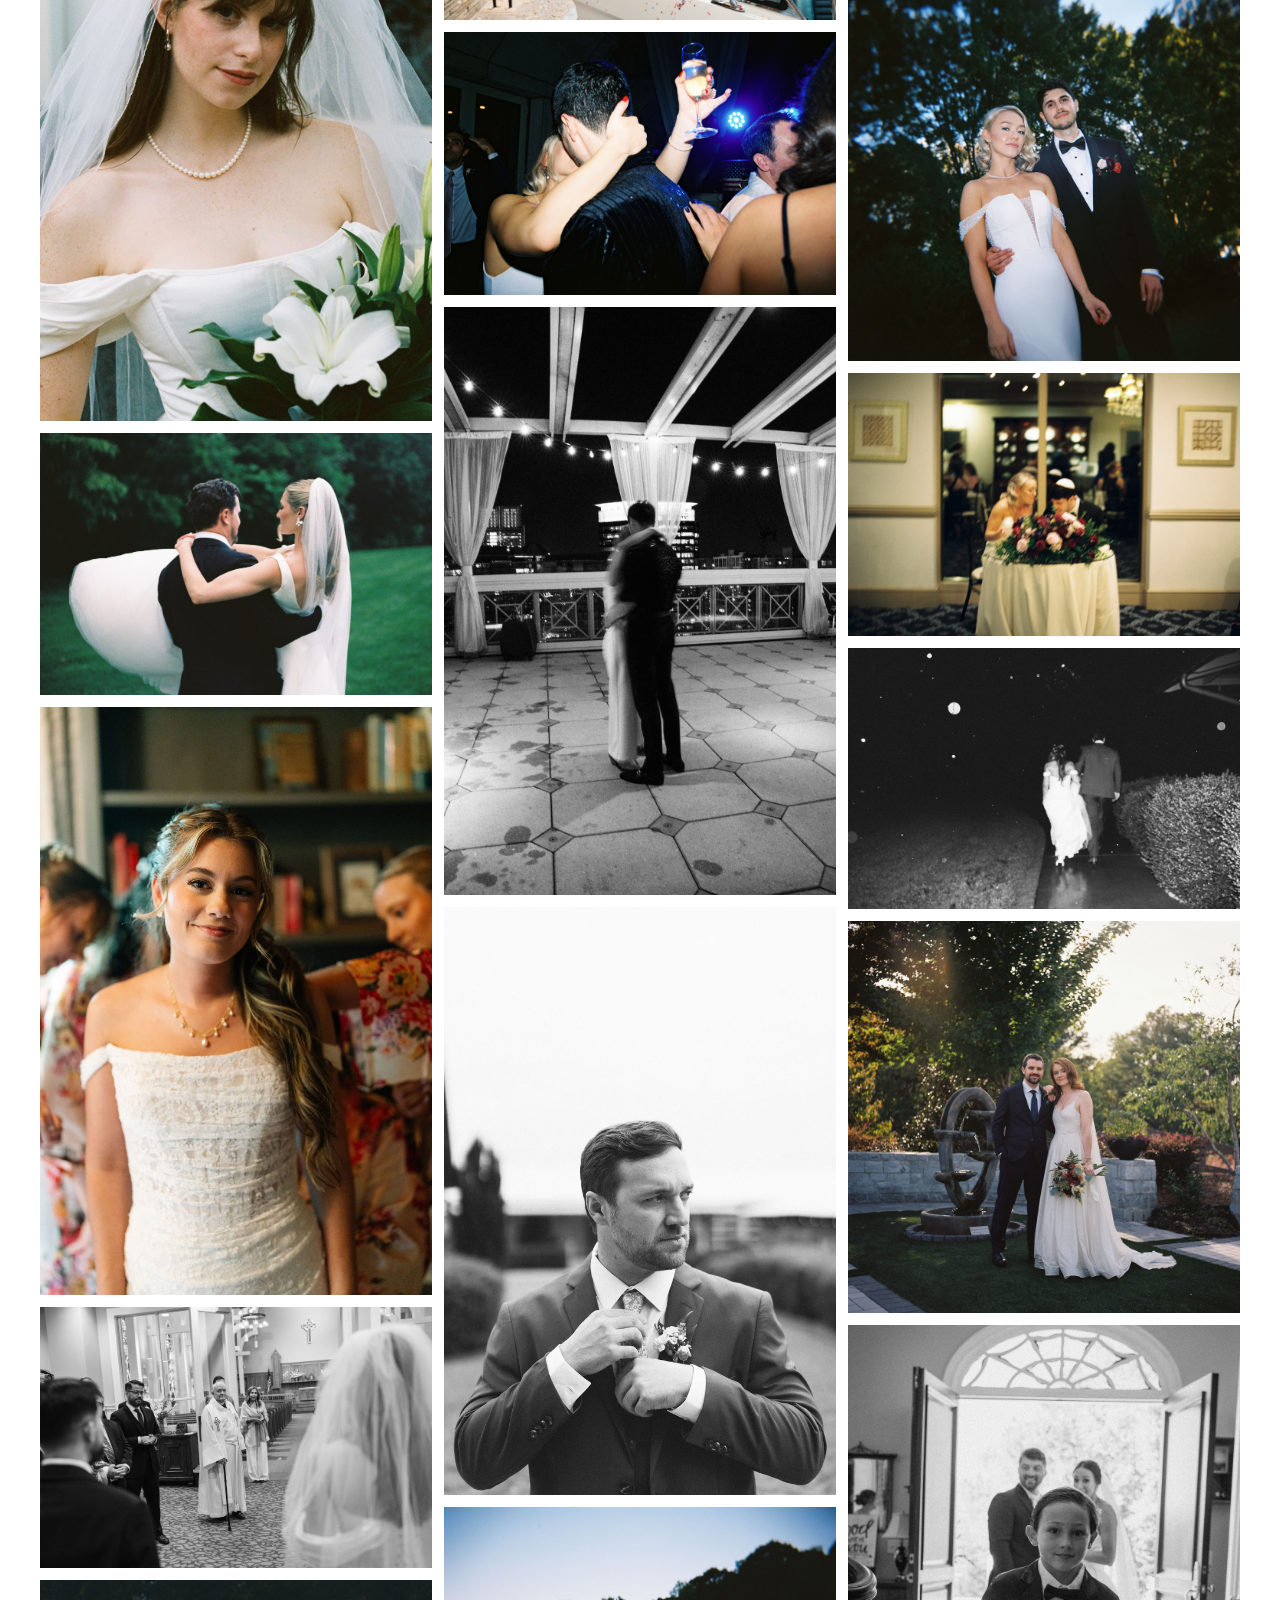
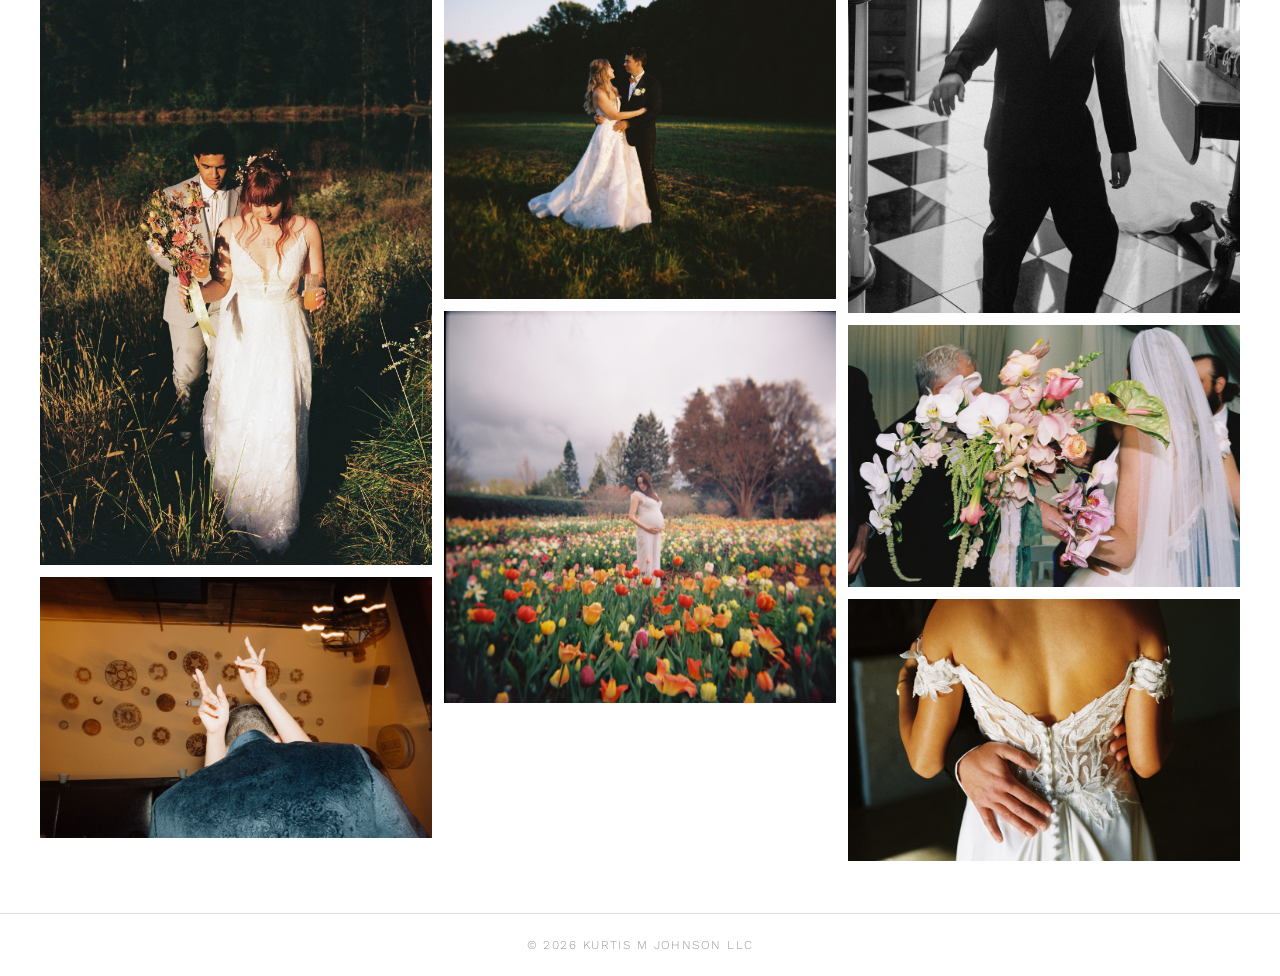
==== commit 382766b0: "swap" ====
--- a/index.html
+++ b/index.html
@@ -30,7 +30,7 @@
     <div class="gallery">
       <div class="gallery-item"><img src="images/photo2.JPG"  alt="Bride dancing joyfully at wedding reception with guests in the background" /></div>
       <div class="gallery-item"><img src="images/photo8.JPG"  alt="Bride and groom posing with champagne glasses at their wedding reception" /></div>
-      <div class="gallery-item"><img src="images/photo14.JPG" alt="Bride and groom portrait in an urban park at golden hour" /></div>
+      <div class="gallery-item"><img src="images/photo13.JPG" alt="Bride and groom standing before a red arched church door at night, film photography" /></div>
       <div class="gallery-item"><img src="images/photo1.JPG"  alt="Bride and groom sharing a tender moment against a blue sky, bride holding dark floral bouquet" /></div>
       <div class="gallery-item"><img src="images/photo3.JPG"  alt="Bride and groom stealing a kiss at their sweetheart table surrounded by candlelight and lush floral arrangements" /></div>
       <div class="gallery-item"><img src="images/photo4.JPG"  alt="Wedding guests celebrating energetically on the dance floor" /></div>
@@ -41,7 +41,7 @@
       <div class="gallery-item"><img src="images/photo10.JPG" alt="Wedding guests laughing together over cocktails at a warmly lit reception venue" /></div>
       <div class="gallery-item"><img src="images/photo11.JPG" alt="Bride and groom making a grand exit through a cloud of colorful confetti" /></div>
       <div class="gallery-item"><img src="images/photo12.JPG" alt="Bride portrait in veil and pearl necklace holding white lily bouquet" /></div>
-      <div class="gallery-item"><img src="images/photo13.JPG" alt="Bride and groom standing before a red arched church door at night, film photography" /></div>
+      <div class="gallery-item"><img src="images/photo14.JPG" alt="Bride and groom portrait in an urban park at golden hour" /></div>
       <div class="gallery-item"><img src="images/photo15.JPG" alt="Bride and guests dancing at a lively wedding reception under blue stage lights" /></div>
       <div class="gallery-item"><img src="images/photo16.JPG" alt="Couple sharing a slow dance on a rooftop terrace with a city skyline at night, black and white" /></div>
       <div class="gallery-item"><img src="images/photo17.JPG" alt="Bride and groom sharing a quiet moment at their sweetheart table, film photography" /></div>
--- a/style.css
+++ b/style.css
@@ -35,7 +35,7 @@
 }
 
 .logo img {
-  height: 130px;
+  height: 120px;
   width: auto;
 }
 
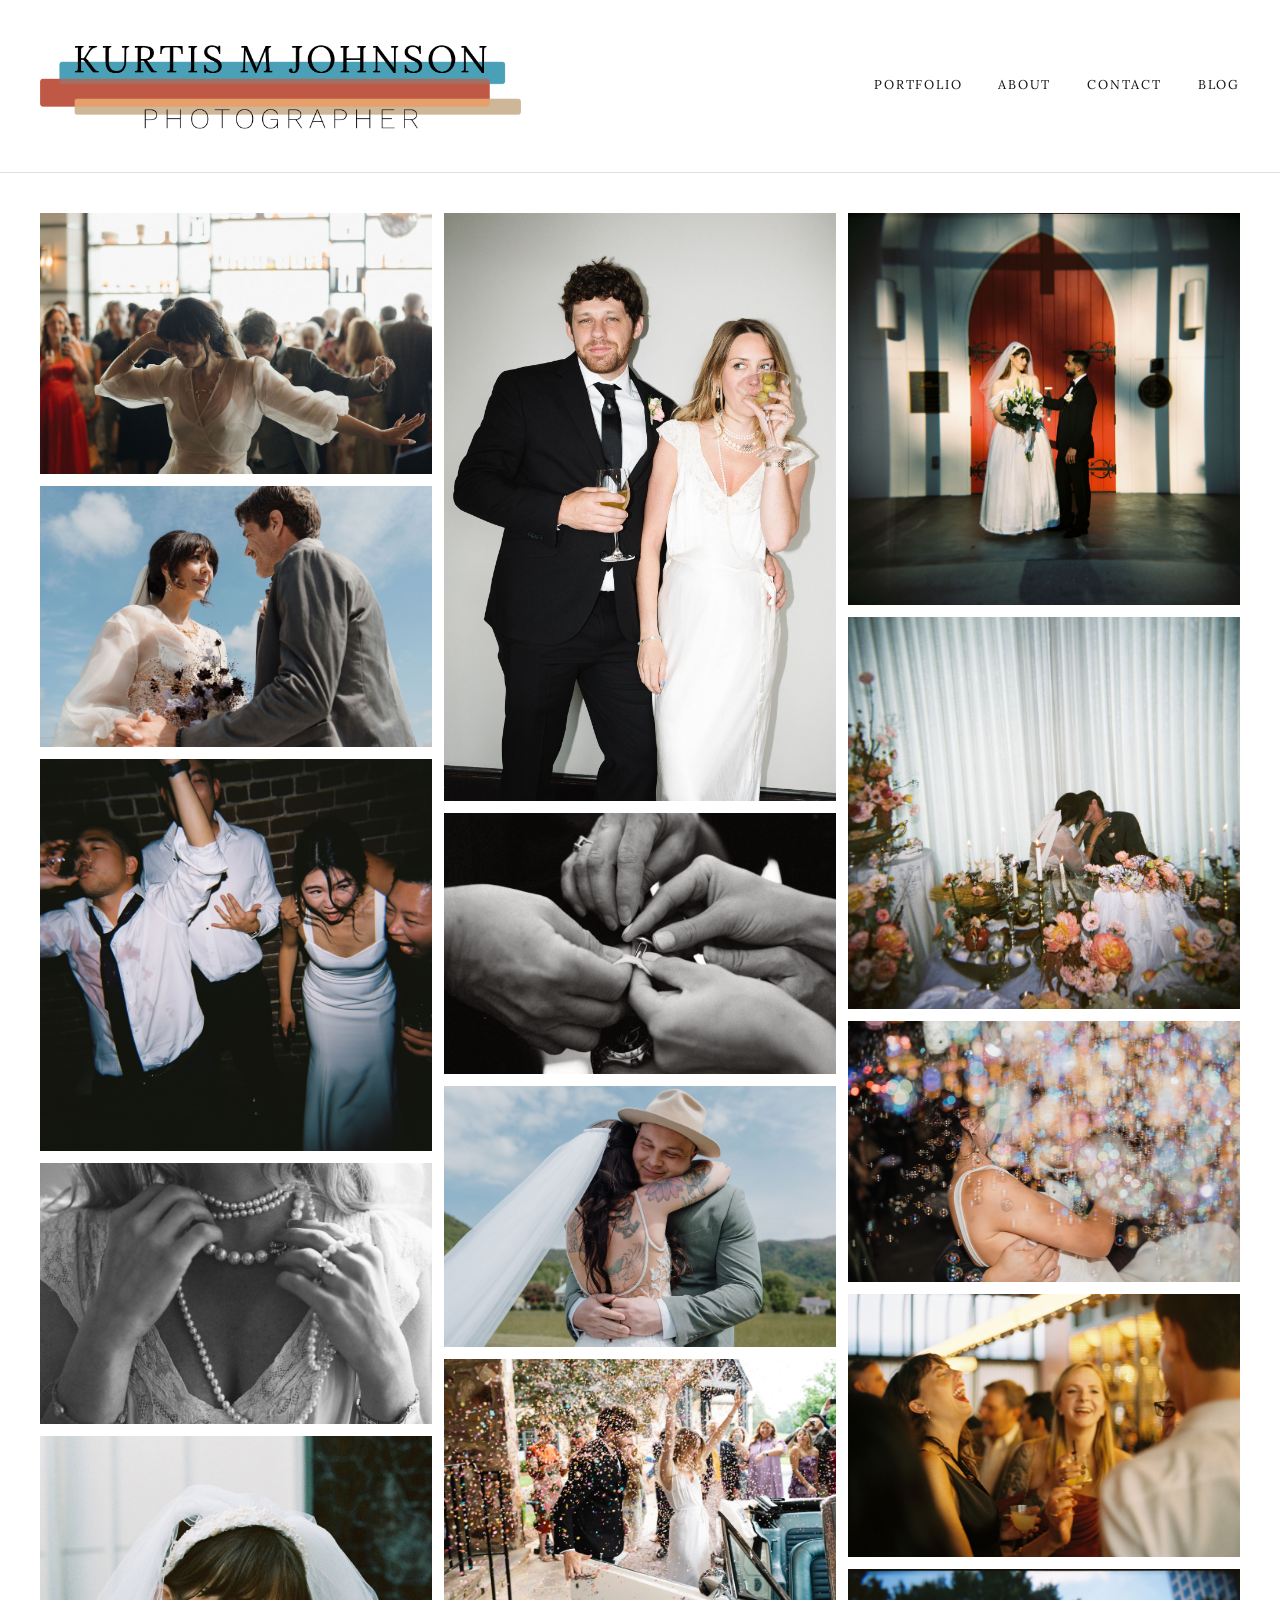
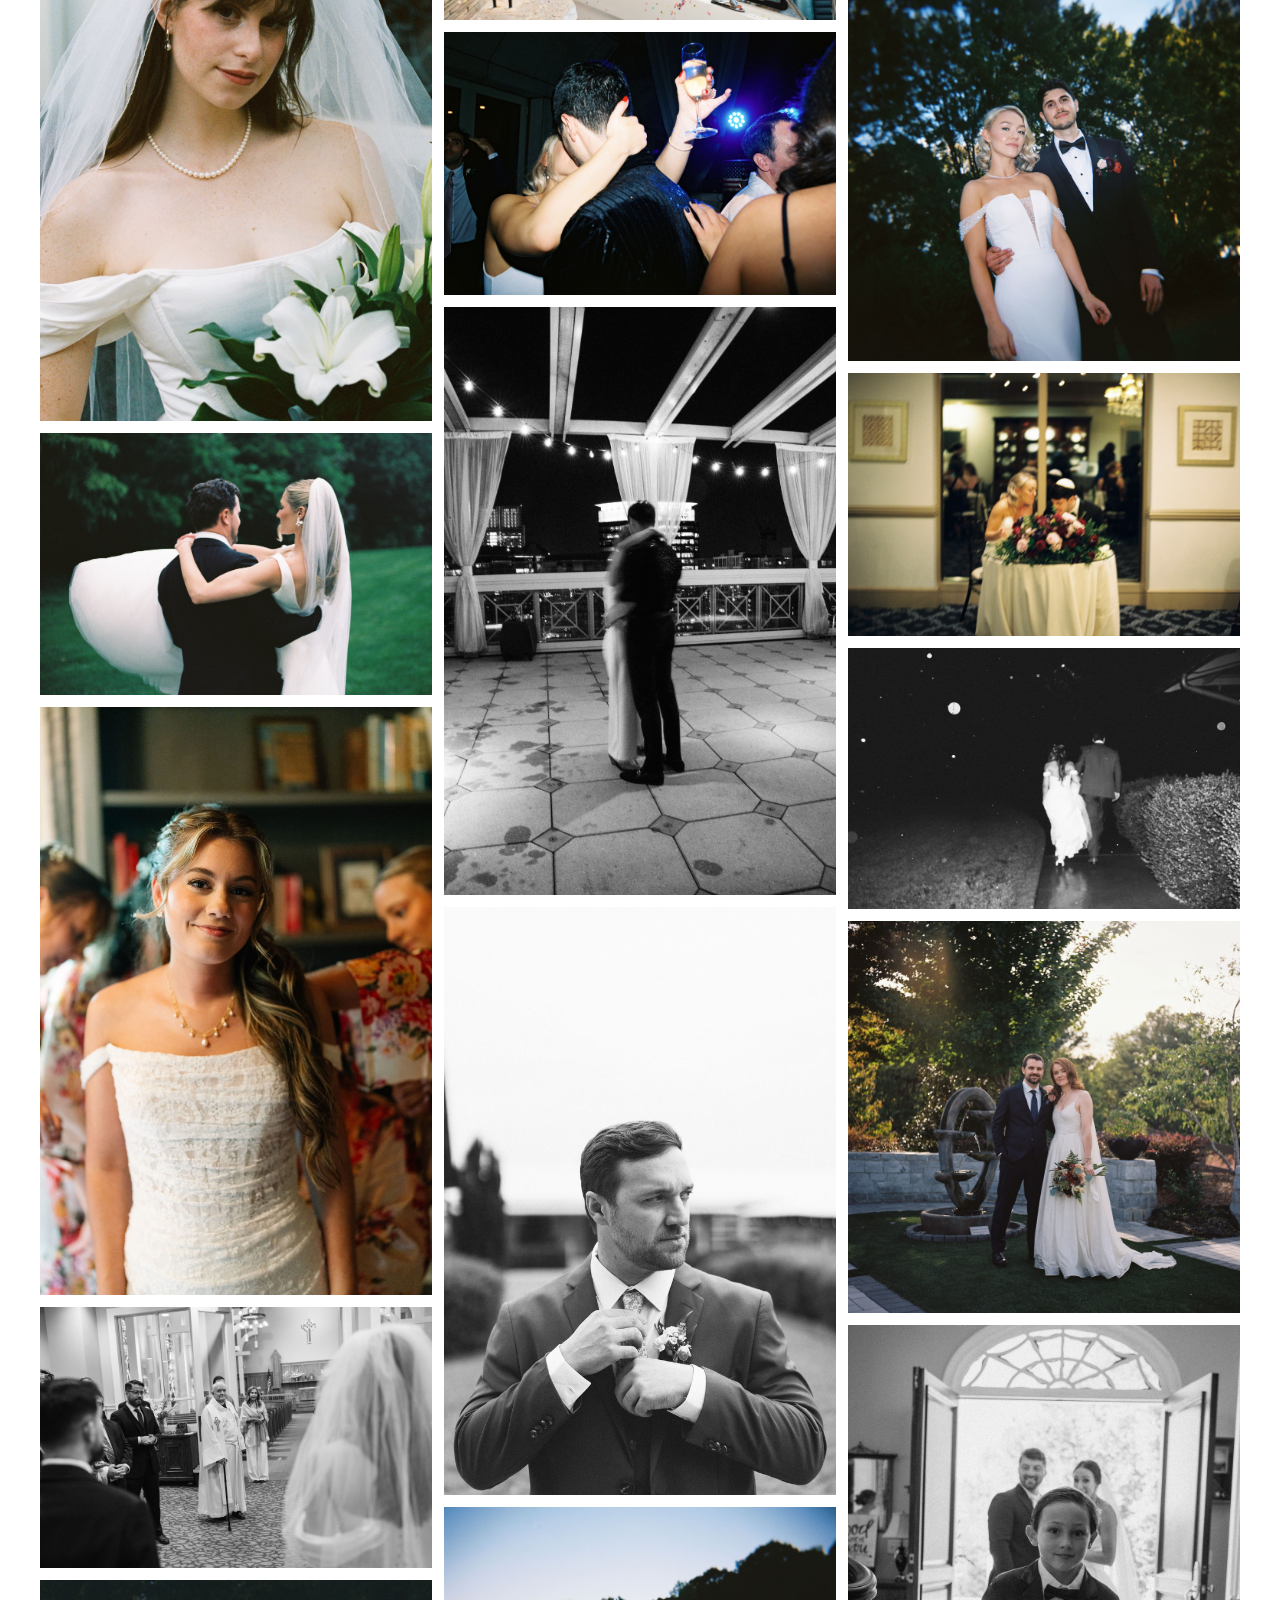
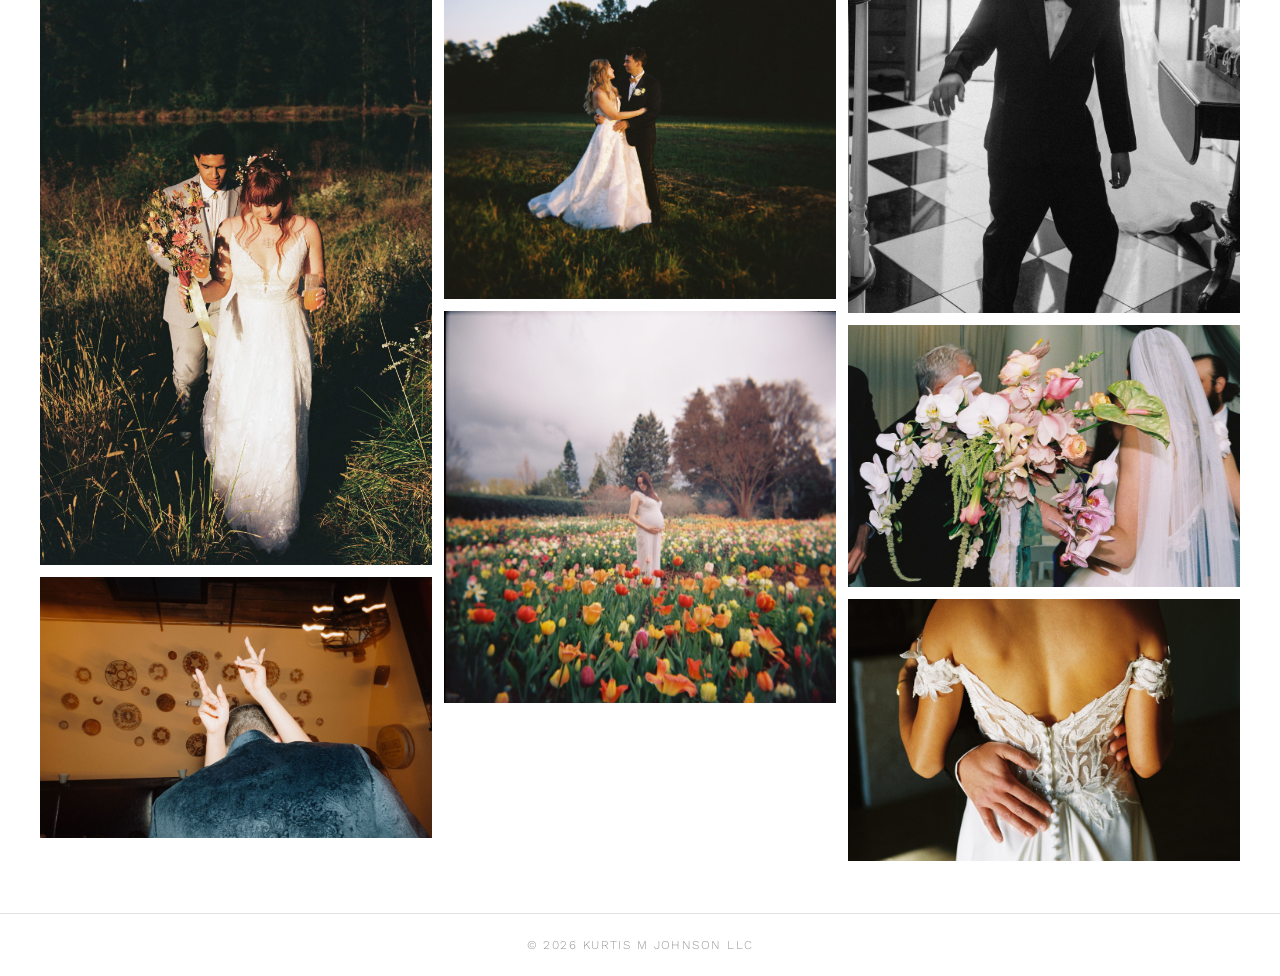
==== commit 61262375: "logo update and" ====
--- a/index.html
+++ b/index.html
@@ -28,36 +28,36 @@
 
   <main>
     <div class="gallery">
-      <div class="gallery-item"><img src="images/photo2.JPG"  alt="Bride dancing joyfully at wedding reception with guests in the background" /></div>
-      <div class="gallery-item"><img src="images/photo8.JPG"  alt="Bride and groom posing with champagne glasses at their wedding reception" /></div>
-      <div class="gallery-item"><img src="images/photo13.JPG" alt="Bride and groom standing before a red arched church door at night, film photography" /></div>
-      <div class="gallery-item"><img src="images/photo1.JPG"  alt="Bride and groom sharing a tender moment against a blue sky, bride holding dark floral bouquet" /></div>
-      <div class="gallery-item"><img src="images/photo3.JPG"  alt="Bride and groom stealing a kiss at their sweetheart table surrounded by candlelight and lush floral arrangements" /></div>
-      <div class="gallery-item"><img src="images/photo4.JPG"  alt="Wedding guests celebrating energetically on the dance floor" /></div>
-      <div class="gallery-item"><img src="images/photo5.JPG"  alt="Close-up of hands fastening a cufflink before the ceremony, black and white" /></div>
-      <div class="gallery-item"><img src="images/photo6.JPG"  alt="Bride and groom embracing in a shower of colorful bubbles at night" /></div>
-      <div class="gallery-item"><img src="images/photo7.JPG"  alt="Groom in a tan hat embracing tattooed bride with veil flowing in a mountain meadow" /></div>
-      <div class="gallery-item"><img src="images/photo9.JPG"  alt="Bride adjusting layered pearl necklaces, black and white close-up detail shot" /></div>
-      <div class="gallery-item"><img src="images/photo10.JPG" alt="Wedding guests laughing together over cocktails at a warmly lit reception venue" /></div>
-      <div class="gallery-item"><img src="images/photo11.JPG" alt="Bride and groom making a grand exit through a cloud of colorful confetti" /></div>
-      <div class="gallery-item"><img src="images/photo12.JPG" alt="Bride portrait in veil and pearl necklace holding white lily bouquet" /></div>
-      <div class="gallery-item"><img src="images/photo14.JPG" alt="Bride and groom portrait in an urban park at golden hour" /></div>
-      <div class="gallery-item"><img src="images/photo15.JPG" alt="Bride and guests dancing at a lively wedding reception under blue stage lights" /></div>
-      <div class="gallery-item"><img src="images/photo16.JPG" alt="Couple sharing a slow dance on a rooftop terrace with a city skyline at night, black and white" /></div>
-      <div class="gallery-item"><img src="images/photo17.JPG" alt="Bride and groom sharing a quiet moment at their sweetheart table, film photography" /></div>
-      <div class="gallery-item"><img src="images/photo18.JPG" alt="Groom carrying bride in his arms on a lush green lawn, viewed from behind" /></div>
-      <div class="gallery-item"><img src="images/photo19.JPG" alt="Bride and groom walking away together on a garden path at night, black and white" /></div>
-      <div class="gallery-item"><img src="images/photo20.JPG" alt="Bride smiling warmly while bridesmaids help her get ready" /></div>
-      <div class="gallery-item"><img src="images/photo21.JPG" alt="Groom adjusting his boutonniere outdoors, black and white portrait" /></div>
-      <div class="gallery-item"><img src="images/photo22.JPG" alt="Bride and groom portrait at sunset in a garden with a stone fountain" /></div>
-      <div class="gallery-item"><img src="images/photo23.JPG" alt="Bride walking down the church aisle toward the officiant, black and white" /></div>
-      <div class="gallery-item"><img src="images/photo24.JPG" alt="Young ring bearer in tuxedo leading the way as bride and groom arrive, black and white" /></div>
-      <div class="gallery-item"><img src="images/photo25.JPG" alt="Bride and groom embracing at twilight in an open field with trees silhouetted behind them" /></div>
-      <div class="gallery-item"><img src="images/photo26.JPG" alt="Bride and groom walking through tall golden grass at sunset, bride wearing flower crown" /></div>
-      <div class="gallery-item"><img src="images/photo27.JPG" alt="Expectant mother in a white gown standing in a vibrant tulip field" /></div>
-      <div class="gallery-item"><img src="images/photo28.JPG" alt="Father embracing bride through an oversized orchid and tropical flower bouquet" /></div>
-      <div class="gallery-item"><img src="images/photo29.JPG" alt="Overhead view of couple at a reception, bride flashing a peace sign with rings visible" /></div>
-      <div class="gallery-item"><img src="images/photo30.JPG" alt="Close-up detail of groom's hands resting on bride's back, highlighting the intricate lace and floral appliqué of her wedding dress" /></div>
+      <div class="gallery-item"><img loading="lazy" src="images/photo2.JPG"  alt="Bride dancing joyfully at wedding reception with guests in the background" /></div>
+      <div class="gallery-item"><img loading="lazy" src="images/photo8.JPG"  alt="Bride and groom posing with champagne glasses at their wedding reception" /></div>
+      <div class="gallery-item"><img loading="lazy" src="images/photo13.JPG" alt="Bride and groom standing before a red arched church door at night, film photography" /></div>
+      <div class="gallery-item"><img loading="lazy" src="images/photo1.JPG"  alt="Bride and groom sharing a tender moment against a blue sky, bride holding dark floral bouquet" /></div>
+      <div class="gallery-item"><img loading="lazy" src="images/photo3.JPG"  alt="Bride and groom stealing a kiss at their sweetheart table surrounded by candlelight and lush floral arrangements" /></div>
+      <div class="gallery-item"><img loading="lazy" src="images/photo4.JPG"  alt="Wedding guests celebrating energetically on the dance floor" /></div>
+      <div class="gallery-item"><img loading="lazy" src="images/photo5.JPG"  alt="Close-up of hands fastening a cufflink before the ceremony, black and white" /></div>
+      <div class="gallery-item"><img loading="lazy" src="images/photo6.JPG"  alt="Bride and groom embracing in a shower of colorful bubbles at night" /></div>
+      <div class="gallery-item"><img loading="lazy" src="images/photo7.JPG"  alt="Groom in a tan hat embracing tattooed bride with veil flowing in a mountain meadow" /></div>
+      <div class="gallery-item"><img loading="lazy" src="images/photo9.JPG"  alt="Bride adjusting layered pearl necklaces, black and white close-up detail shot" /></div>
+      <div class="gallery-item"><img loading="lazy" src="images/photo10.JPG" alt="Wedding guests laughing together over cocktails at a warmly lit reception venue" /></div>
+      <div class="gallery-item"><img loading="lazy" src="images/photo11.JPG" alt="Bride and groom making a grand exit through a cloud of colorful confetti" /></div>
+      <div class="gallery-item"><img loading="lazy" src="images/photo12.JPG" alt="Bride portrait in veil and pearl necklace holding white lily bouquet" /></div>
+      <div class="gallery-item"><img loading="lazy" src="images/photo14.JPG" alt="Bride and groom portrait in an urban park at golden hour" /></div>
+      <div class="gallery-item"><img loading="lazy" src="images/photo15.JPG" alt="Bride and guests dancing at a lively wedding reception under blue stage lights" /></div>
+      <div class="gallery-item"><img loading="lazy" src="images/photo16.JPG" alt="Couple sharing a slow dance on a rooftop terrace with a city skyline at night, black and white" /></div>
+      <div class="gallery-item"><img loading="lazy" src="images/photo17.JPG" alt="Bride and groom sharing a quiet moment at their sweetheart table, film photography" /></div>
+      <div class="gallery-item"><img loading="lazy" src="images/photo18.JPG" alt="Groom carrying bride in his arms on a lush green lawn, viewed from behind" /></div>
+      <div class="gallery-item"><img loading="lazy" src="images/photo19.JPG" alt="Bride and groom walking away together on a garden path at night, black and white" /></div>
+      <div class="gallery-item"><img loading="lazy" src="images/photo20.JPG" alt="Bride smiling warmly while bridesmaids help her get ready" /></div>
+      <div class="gallery-item"><img loading="lazy" src="images/photo21.JPG" alt="Groom adjusting his boutonniere outdoors, black and white portrait" /></div>
+      <div class="gallery-item"><img loading="lazy" src="images/photo22.JPG" alt="Bride and groom portrait at sunset in a garden with a stone fountain" /></div>
+      <div class="gallery-item"><img loading="lazy" src="images/photo23.JPG" alt="Bride walking down the church aisle toward the officiant, black and white" /></div>
+      <div class="gallery-item"><img loading="lazy" src="images/photo24.JPG" alt="Young ring bearer in tuxedo leading the way as bride and groom arrive, black and white" /></div>
+      <div class="gallery-item"><img loading="lazy" src="images/photo25.JPG" alt="Bride and groom embracing at twilight in an open field with trees silhouetted behind them" /></div>
+      <div class="gallery-item"><img loading="lazy" src="images/photo26.JPG" alt="Bride and groom walking through tall golden grass at sunset, bride wearing flower crown" /></div>
+      <div class="gallery-item"><img loading="lazy" src="images/photo27.JPG" alt="Expectant mother in a white gown standing in a vibrant tulip field" /></div>
+      <div class="gallery-item"><img loading="lazy" src="images/photo28.JPG" alt="Father embracing bride through an oversized orchid and tropical flower bouquet" /></div>
+      <div class="gallery-item"><img loading="lazy" src="images/photo29.JPG" alt="Overhead view of couple at a reception, bride flashing a peace sign with rings visible" /></div>
+      <div class="gallery-item"><img loading="lazy" src="images/photo30.JPG" alt="Close-up detail of groom's hands resting on bride's back, highlighting the intricate lace and floral appliqué of her wedding dress" /></div>
     </div>
   </main>
 
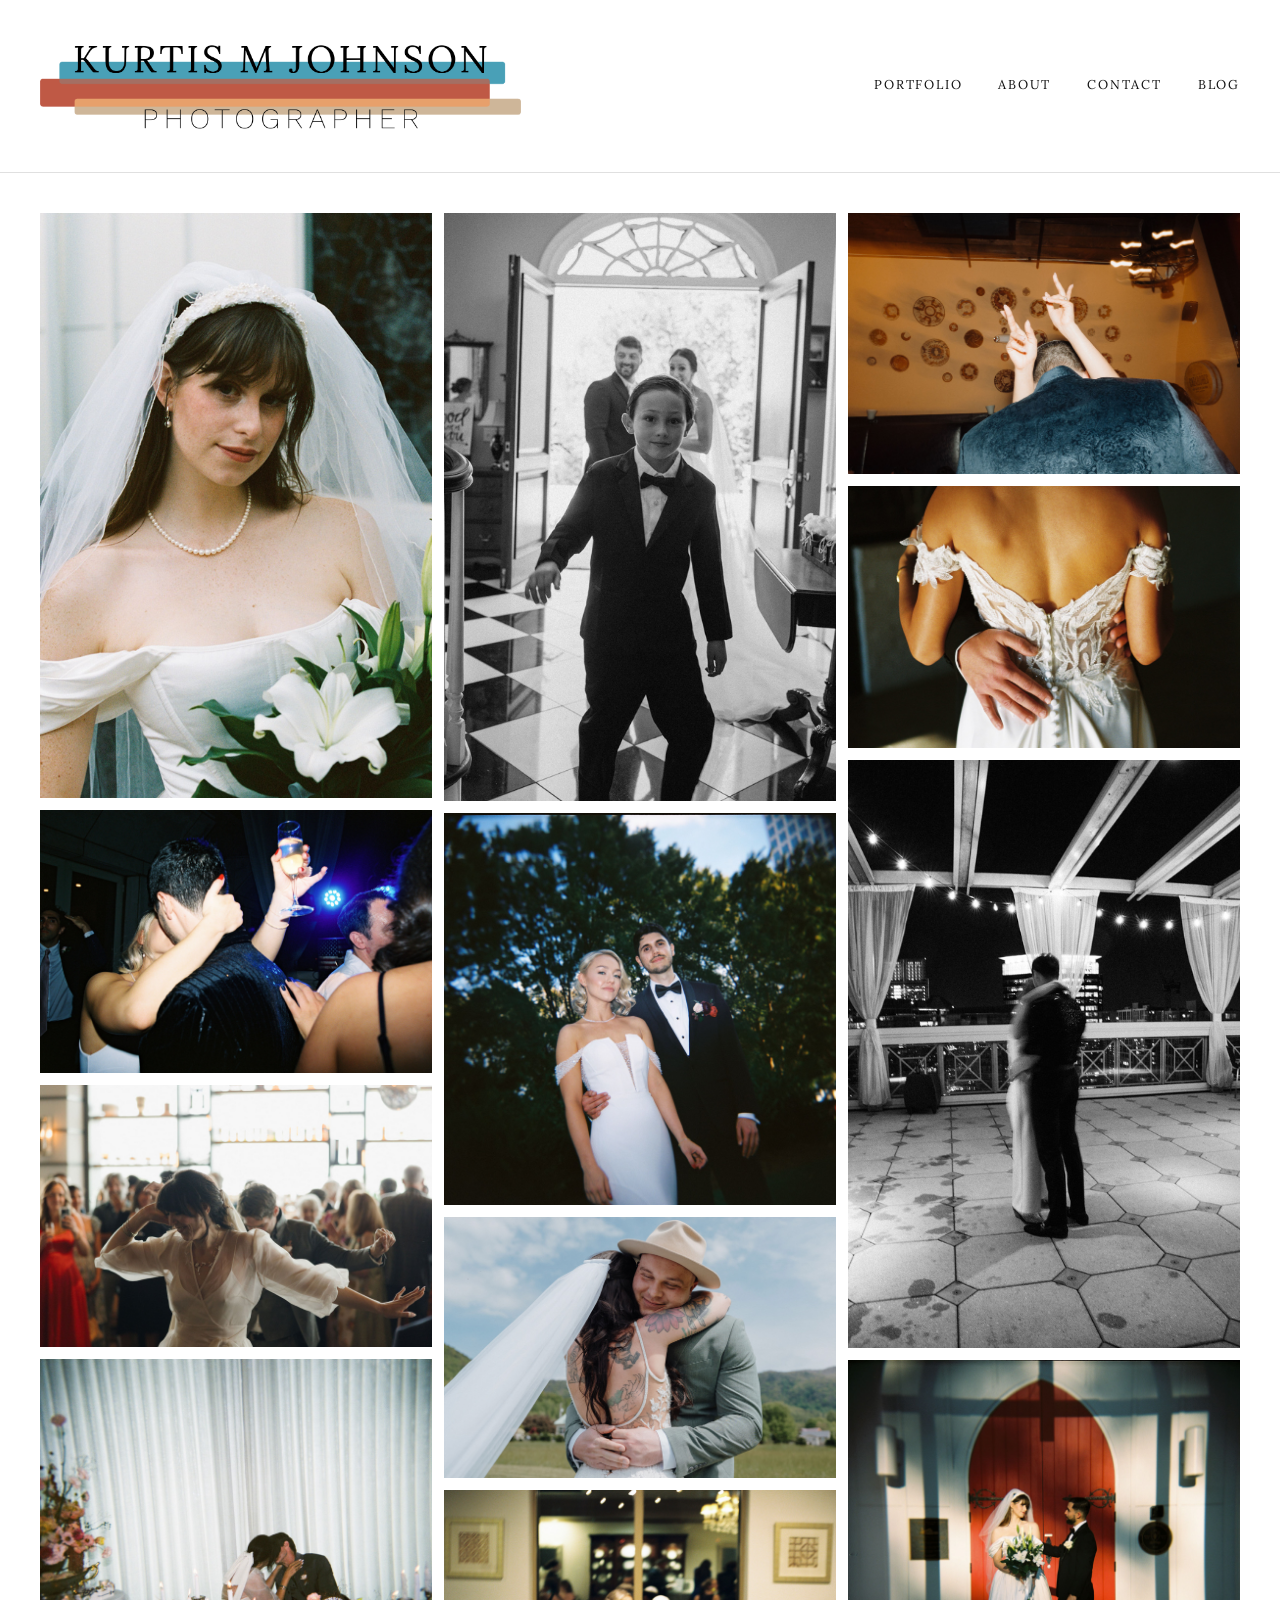
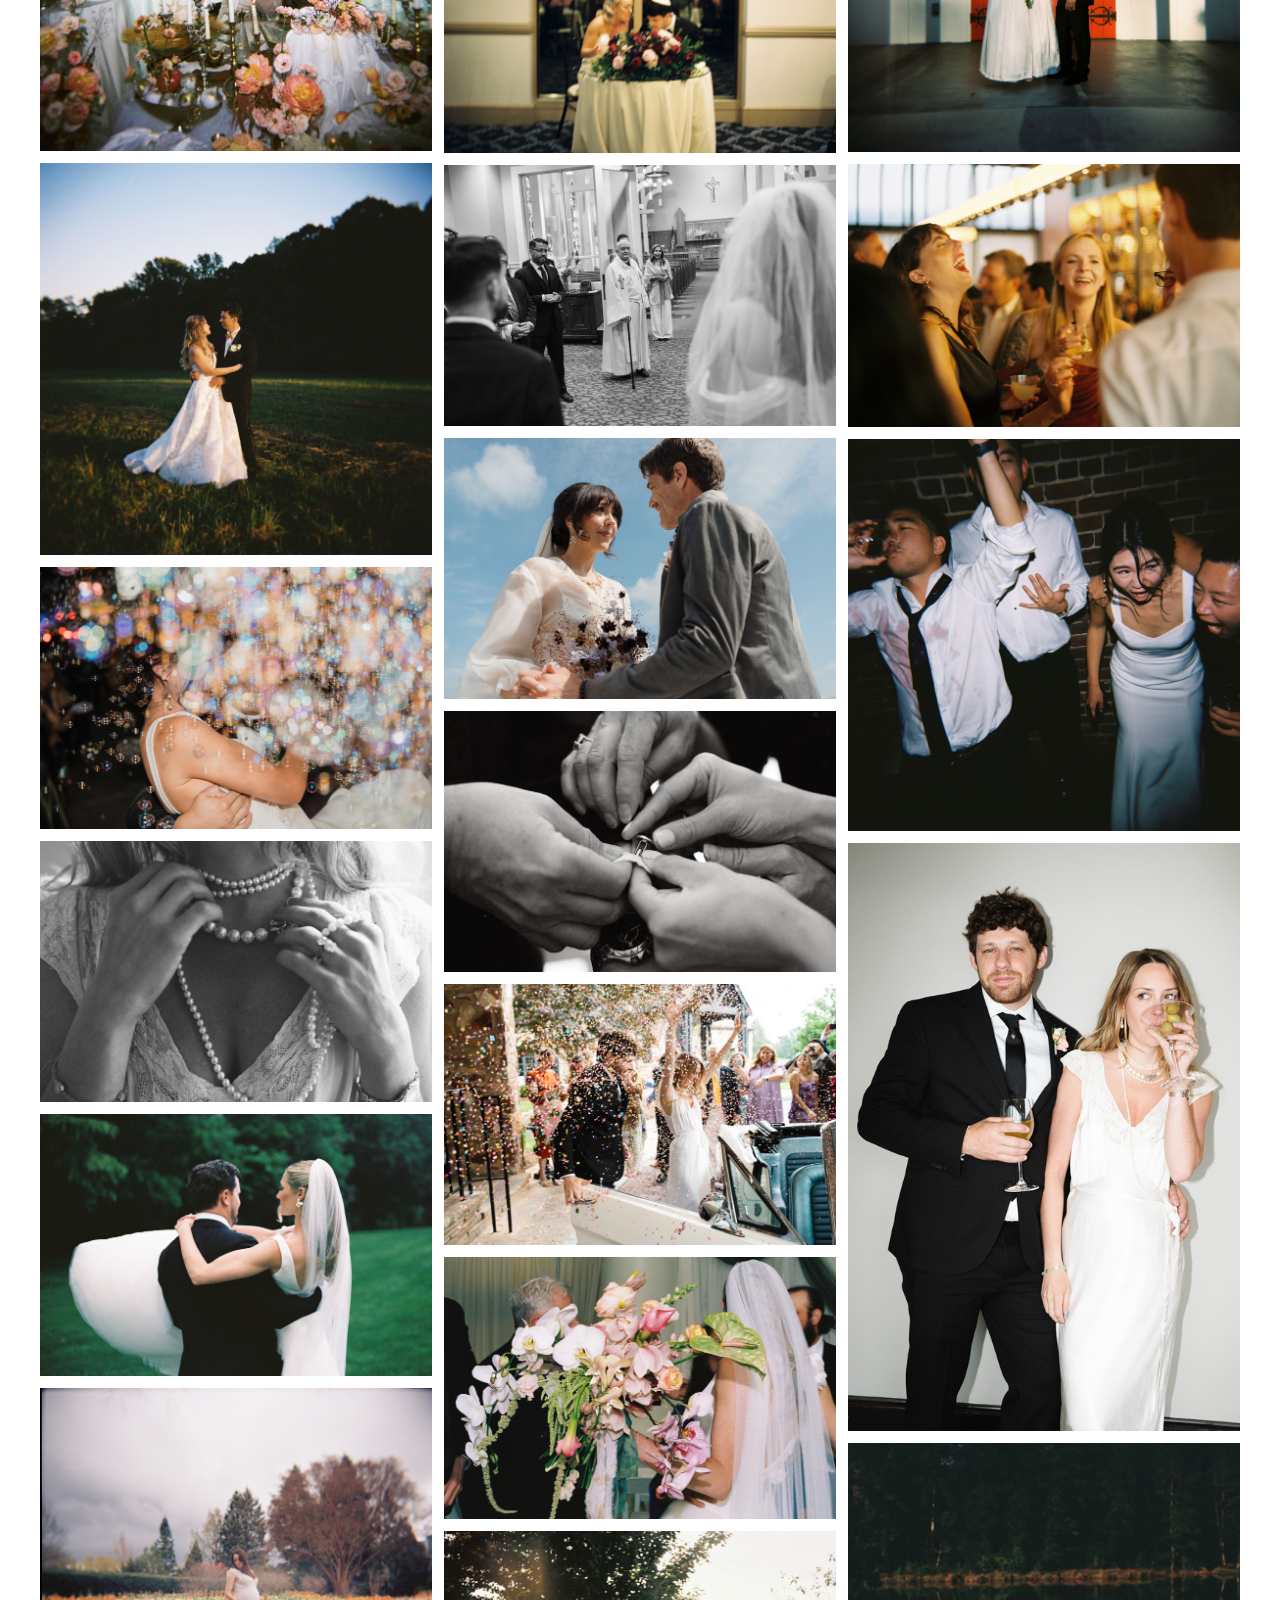
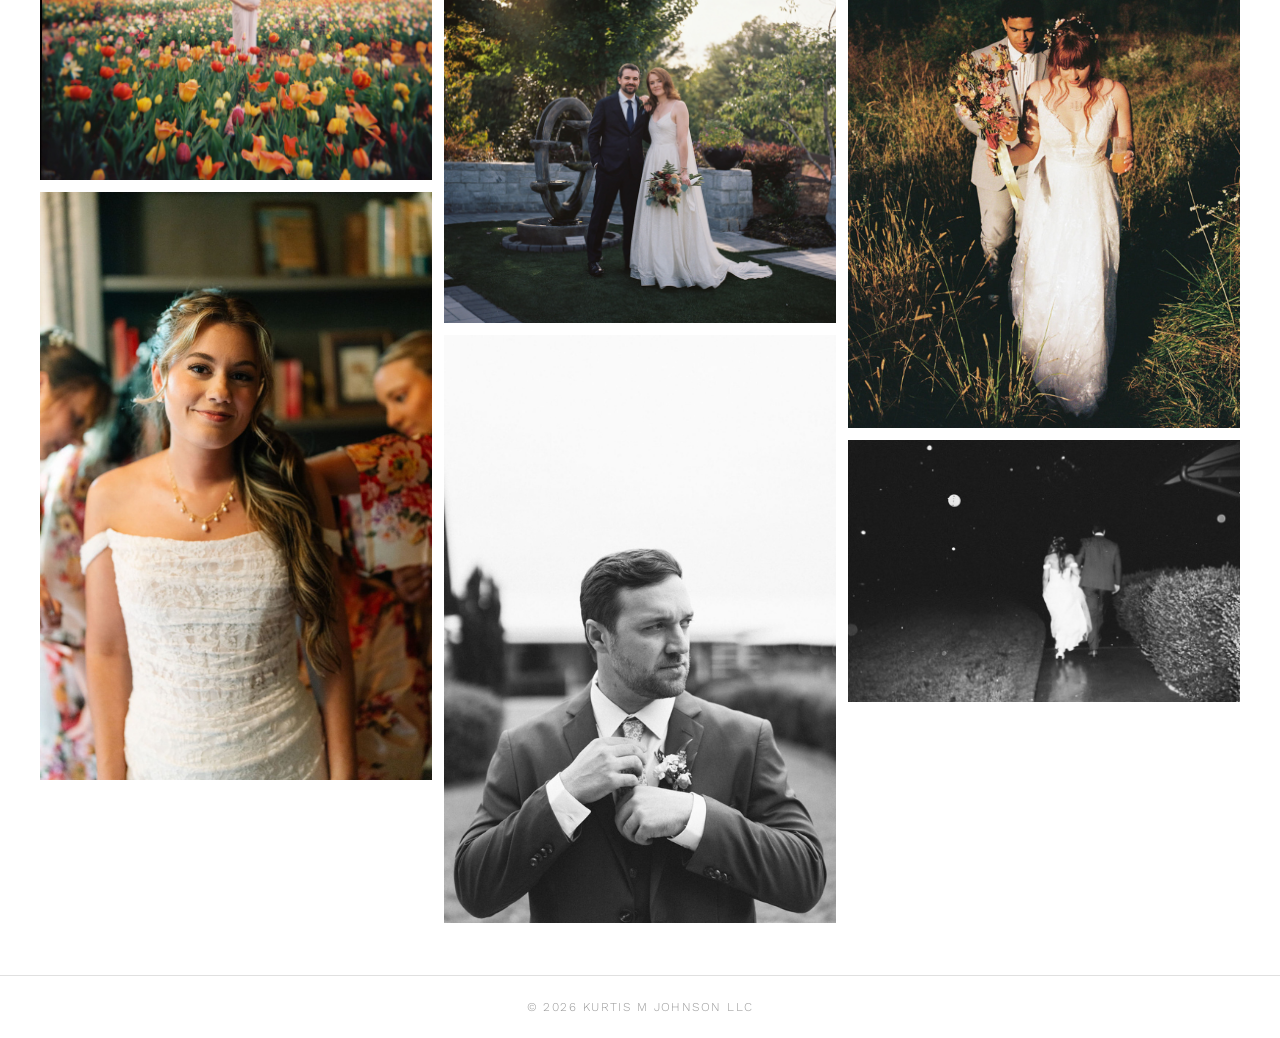
==== commit 061d047b: "responsive image loading for mobile" ====
--- a/index.html
+++ b/index.html
@@ -28,36 +28,36 @@
 
   <main>
     <div class="gallery">
-      <div class="gallery-item"><img loading="lazy" src="images/photo2.JPG"  alt="Bride dancing joyfully at wedding reception with guests in the background" /></div>
-      <div class="gallery-item"><img loading="lazy" src="images/photo8.JPG"  alt="Bride and groom posing with champagne glasses at their wedding reception" /></div>
-      <div class="gallery-item"><img loading="lazy" src="images/photo13.JPG" alt="Bride and groom standing before a red arched church door at night, film photography" /></div>
-      <div class="gallery-item"><img loading="lazy" src="images/photo1.JPG"  alt="Bride and groom sharing a tender moment against a blue sky, bride holding dark floral bouquet" /></div>
-      <div class="gallery-item"><img loading="lazy" src="images/photo3.JPG"  alt="Bride and groom stealing a kiss at their sweetheart table surrounded by candlelight and lush floral arrangements" /></div>
-      <div class="gallery-item"><img loading="lazy" src="images/photo4.JPG"  alt="Wedding guests celebrating energetically on the dance floor" /></div>
-      <div class="gallery-item"><img loading="lazy" src="images/photo5.JPG"  alt="Close-up of hands fastening a cufflink before the ceremony, black and white" /></div>
-      <div class="gallery-item"><img loading="lazy" src="images/photo6.JPG"  alt="Bride and groom embracing in a shower of colorful bubbles at night" /></div>
-      <div class="gallery-item"><img loading="lazy" src="images/photo7.JPG"  alt="Groom in a tan hat embracing tattooed bride with veil flowing in a mountain meadow" /></div>
-      <div class="gallery-item"><img loading="lazy" src="images/photo9.JPG"  alt="Bride adjusting layered pearl necklaces, black and white close-up detail shot" /></div>
-      <div class="gallery-item"><img loading="lazy" src="images/photo10.JPG" alt="Wedding guests laughing together over cocktails at a warmly lit reception venue" /></div>
-      <div class="gallery-item"><img loading="lazy" src="images/photo11.JPG" alt="Bride and groom making a grand exit through a cloud of colorful confetti" /></div>
-      <div class="gallery-item"><img loading="lazy" src="images/photo12.JPG" alt="Bride portrait in veil and pearl necklace holding white lily bouquet" /></div>
-      <div class="gallery-item"><img loading="lazy" src="images/photo14.JPG" alt="Bride and groom portrait in an urban park at golden hour" /></div>
-      <div class="gallery-item"><img loading="lazy" src="images/photo15.JPG" alt="Bride and guests dancing at a lively wedding reception under blue stage lights" /></div>
-      <div class="gallery-item"><img loading="lazy" src="images/photo16.JPG" alt="Couple sharing a slow dance on a rooftop terrace with a city skyline at night, black and white" /></div>
-      <div class="gallery-item"><img loading="lazy" src="images/photo17.JPG" alt="Bride and groom sharing a quiet moment at their sweetheart table, film photography" /></div>
-      <div class="gallery-item"><img loading="lazy" src="images/photo18.JPG" alt="Groom carrying bride in his arms on a lush green lawn, viewed from behind" /></div>
-      <div class="gallery-item"><img loading="lazy" src="images/photo19.JPG" alt="Bride and groom walking away together on a garden path at night, black and white" /></div>
-      <div class="gallery-item"><img loading="lazy" src="images/photo20.JPG" alt="Bride smiling warmly while bridesmaids help her get ready" /></div>
-      <div class="gallery-item"><img loading="lazy" src="images/photo21.JPG" alt="Groom adjusting his boutonniere outdoors, black and white portrait" /></div>
-      <div class="gallery-item"><img loading="lazy" src="images/photo22.JPG" alt="Bride and groom portrait at sunset in a garden with a stone fountain" /></div>
-      <div class="gallery-item"><img loading="lazy" src="images/photo23.JPG" alt="Bride walking down the church aisle toward the officiant, black and white" /></div>
-      <div class="gallery-item"><img loading="lazy" src="images/photo24.JPG" alt="Young ring bearer in tuxedo leading the way as bride and groom arrive, black and white" /></div>
-      <div class="gallery-item"><img loading="lazy" src="images/photo25.JPG" alt="Bride and groom embracing at twilight in an open field with trees silhouetted behind them" /></div>
-      <div class="gallery-item"><img loading="lazy" src="images/photo26.JPG" alt="Bride and groom walking through tall golden grass at sunset, bride wearing flower crown" /></div>
-      <div class="gallery-item"><img loading="lazy" src="images/photo27.JPG" alt="Expectant mother in a white gown standing in a vibrant tulip field" /></div>
-      <div class="gallery-item"><img loading="lazy" src="images/photo28.JPG" alt="Father embracing bride through an oversized orchid and tropical flower bouquet" /></div>
-      <div class="gallery-item"><img loading="lazy" src="images/photo29.JPG" alt="Overhead view of couple at a reception, bride flashing a peace sign with rings visible" /></div>
-      <div class="gallery-item"><img loading="lazy" src="images/photo30.JPG" alt="Close-up detail of groom's hands resting on bride's back, highlighting the intricate lace and floral appliqué of her wedding dress" /></div>
+      <div class="gallery-item"><img loading="lazy" src="images/photo2.JPG" srcset="images/photo-small-2.jpg 600w, images/photo2.JPG 1800w" sizes="(max-width: 768px) 100vw, (max-width: 1200px) 50vw, 33vw" alt="Bride dancing joyfully at wedding reception with guests in the background" /></div>
+      <div class="gallery-item"><img loading="lazy" src="images/photo8.JPG" srcset="images/photo-small-8.jpg 600w, images/photo8.JPG 1800w" sizes="(max-width: 768px) 100vw, (max-width: 1200px) 50vw, 33vw" alt="Bride and groom posing with champagne glasses at their wedding reception" /></div>
+      <div class="gallery-item"><img loading="lazy" src="images/photo13.JPG" srcset="images/photo-small-13.jpg 600w, images/photo13.JPG 1800w" sizes="(max-width: 768px) 100vw, (max-width: 1200px) 50vw, 33vw" alt="Bride and groom standing before a red arched church door at night, film photography" /></div>
+      <div class="gallery-item"><img loading="lazy" src="images/photo1.JPG" srcset="images/photo-small-1.jpg 600w, images/photo1.JPG 1800w" sizes="(max-width: 768px) 100vw, (max-width: 1200px) 50vw, 33vw" alt="Bride and groom sharing a tender moment against a blue sky, bride holding dark floral bouquet" /></div>
+      <div class="gallery-item"><img loading="lazy" src="images/photo3.JPG" srcset="images/photo-small-3.jpg 600w, images/photo3.JPG 1800w" sizes="(max-width: 768px) 100vw, (max-width: 1200px) 50vw, 33vw" alt="Bride and groom stealing a kiss at their sweetheart table surrounded by candlelight and lush floral arrangements" /></div>
+      <div class="gallery-item"><img loading="lazy" src="images/photo4.JPG" srcset="images/photo-small-4.jpg 600w, images/photo4.JPG 1800w" sizes="(max-width: 768px) 100vw, (max-width: 1200px) 50vw, 33vw" alt="Wedding guests celebrating energetically on the dance floor" /></div>
+      <div class="gallery-item"><img loading="lazy" src="images/photo5.JPG" srcset="images/photo-small-5.jpg 600w, images/photo5.JPG 1800w" sizes="(max-width: 768px) 100vw, (max-width: 1200px) 50vw, 33vw" alt="Close-up of hands fastening a cufflink before the ceremony, black and white" /></div>
+      <div class="gallery-item"><img loading="lazy" src="images/photo6.JPG" srcset="images/photo-small-6.jpg 600w, images/photo6.JPG 1800w" sizes="(max-width: 768px) 100vw, (max-width: 1200px) 50vw, 33vw" alt="Bride and groom embracing in a shower of colorful bubbles at night" /></div>
+      <div class="gallery-item"><img loading="lazy" src="images/photo7.JPG" srcset="images/photo-small-7.jpg 600w, images/photo7.JPG 1800w" sizes="(max-width: 768px) 100vw, (max-width: 1200px) 50vw, 33vw" alt="Groom in a tan hat embracing tattooed bride with veil flowing in a mountain meadow" /></div>
+      <div class="gallery-item"><img loading="lazy" src="images/photo9.JPG" srcset="images/photo-small-9.jpg 600w, images/photo9.JPG 1800w" sizes="(max-width: 768px) 100vw, (max-width: 1200px) 50vw, 33vw" alt="Bride adjusting layered pearl necklaces, black and white close-up detail shot" /></div>
+      <div class="gallery-item"><img loading="lazy" src="images/photo10.JPG" srcset="images/photo-small-10.jpg 600w, images/photo10.JPG 1800w" sizes="(max-width: 768px) 100vw, (max-width: 1200px) 50vw, 33vw" alt="Wedding guests laughing together over cocktails at a warmly lit reception venue" /></div>
+      <div class="gallery-item"><img loading="lazy" src="images/photo11.JPG" srcset="images/photo-small-11.jpg 600w, images/photo11.JPG 1800w" sizes="(max-width: 768px) 100vw, (max-width: 1200px) 50vw, 33vw" alt="Bride and groom making a grand exit through a cloud of colorful confetti" /></div>
+      <div class="gallery-item"><img loading="lazy" src="images/photo12.JPG" srcset="images/photo-small-12.jpg 600w, images/photo12.JPG 1800w" sizes="(max-width: 768px) 100vw, (max-width: 1200px) 50vw, 33vw" alt="Bride portrait in veil and pearl necklace holding white lily bouquet" /></div>
+      <div class="gallery-item"><img loading="lazy" src="images/photo14.JPG" srcset="images/photo-small-14.jpg 600w, images/photo14.JPG 1800w" sizes="(max-width: 768px) 100vw, (max-width: 1200px) 50vw, 33vw" alt="Bride and groom portrait in an urban park at golden hour" /></div>
+      <div class="gallery-item"><img loading="lazy" src="images/photo15.JPG" srcset="images/photo-small-15.jpg 600w, images/photo15.JPG 1800w" sizes="(max-width: 768px) 100vw, (max-width: 1200px) 50vw, 33vw" alt="Bride and guests dancing at a lively wedding reception under blue stage lights" /></div>
+      <div class="gallery-item"><img loading="lazy" src="images/photo16.JPG" srcset="images/photo-small-16.jpg 600w, images/photo16.JPG 1800w" sizes="(max-width: 768px) 100vw, (max-width: 1200px) 50vw, 33vw" alt="Couple sharing a slow dance on a rooftop terrace with a city skyline at night, black and white" /></div>
+      <div class="gallery-item"><img loading="lazy" src="images/photo17.JPG" srcset="images/photo-small-17.jpg 600w, images/photo17.JPG 1800w" sizes="(max-width: 768px) 100vw, (max-width: 1200px) 50vw, 33vw" alt="Bride and groom sharing a quiet moment at their sweetheart table, film photography" /></div>
+      <div class="gallery-item"><img loading="lazy" src="images/photo18.JPG" srcset="images/photo-small-18.jpg 600w, images/photo18.JPG 1800w" sizes="(max-width: 768px) 100vw, (max-width: 1200px) 50vw, 33vw" alt="Groom carrying bride in his arms on a lush green lawn, viewed from behind" /></div>
+      <div class="gallery-item"><img loading="lazy" src="images/photo19.JPG" srcset="images/photo-small-19.jpg 600w, images/photo19.JPG 1800w" sizes="(max-width: 768px) 100vw, (max-width: 1200px) 50vw, 33vw" alt="Bride and groom walking away together on a garden path at night, black and white" /></div>
+      <div class="gallery-item"><img loading="lazy" src="images/photo20.JPG" srcset="images/photo-small-20.jpg 600w, images/photo20.JPG 1800w" sizes="(max-width: 768px) 100vw, (max-width: 1200px) 50vw, 33vw" alt="Bride smiling warmly while bridesmaids help her get ready" /></div>
+      <div class="gallery-item"><img loading="lazy" src="images/photo21.JPG" srcset="images/photo-small-21.jpg 600w, images/photo21.JPG 1800w" sizes="(max-width: 768px) 100vw, (max-width: 1200px) 50vw, 33vw" alt="Groom adjusting his boutonniere outdoors, black and white portrait" /></div>
+      <div class="gallery-item"><img loading="lazy" src="images/photo22.JPG" srcset="images/photo-small-22.jpg 600w, images/photo22.JPG 1800w" sizes="(max-width: 768px) 100vw, (max-width: 1200px) 50vw, 33vw" alt="Bride and groom portrait at sunset in a garden with a stone fountain" /></div>
+      <div class="gallery-item"><img loading="lazy" src="images/photo23.JPG" srcset="images/photo-small-23.jpg 600w, images/photo23.JPG 1800w" sizes="(max-width: 768px) 100vw, (max-width: 1200px) 50vw, 33vw" alt="Bride walking down the church aisle toward the officiant, black and white" /></div>
+      <div class="gallery-item"><img loading="lazy" src="images/photo24.JPG" srcset="images/photo-small-24.jpg 600w, images/photo24.JPG 1800w" sizes="(max-width: 768px) 100vw, (max-width: 1200px) 50vw, 33vw" alt="Young ring bearer in tuxedo leading the way as bride and groom arrive, black and white" /></div>
+      <div class="gallery-item"><img loading="lazy" src="images/photo25.JPG" srcset="images/photo-small-25.jpg 600w, images/photo25.JPG 1800w" sizes="(max-width: 768px) 100vw, (max-width: 1200px) 50vw, 33vw" alt="Bride and groom embracing at twilight in an open field with trees silhouetted behind them" /></div>
+      <div class="gallery-item"><img loading="lazy" src="images/photo26.JPG" srcset="images/photo-small-26.jpg 600w, images/photo26.JPG 1800w" sizes="(max-width: 768px) 100vw, (max-width: 1200px) 50vw, 33vw" alt="Bride and groom walking through tall golden grass at sunset, bride wearing flower crown" /></div>
+      <div class="gallery-item"><img loading="lazy" src="images/photo27.JPG" srcset="images/photo-small-27.jpg 600w, images/photo27.JPG 1800w" sizes="(max-width: 768px) 100vw, (max-width: 1200px) 50vw, 33vw" alt="Expectant mother in a white gown standing in a vibrant tulip field" /></div>
+      <div class="gallery-item"><img loading="lazy" src="images/photo28.JPG" srcset="images/photo-small-28.jpg 600w, images/photo28.JPG 1800w" sizes="(max-width: 768px) 100vw, (max-width: 1200px) 50vw, 33vw" alt="Father embracing bride through an oversized orchid and tropical flower bouquet" /></div>
+      <div class="gallery-item"><img loading="lazy" src="images/photo29.JPG" srcset="images/photo-small-29.jpg 600w, images/photo29.JPG 1800w" sizes="(max-width: 768px) 100vw, (max-width: 1200px) 50vw, 33vw" alt="Overhead view of couple at a reception, bride flashing a peace sign with rings visible" /></div>
+      <div class="gallery-item"><img loading="lazy" src="images/photo30.JPG" srcset="images/photo-small-30.jpg 600w, images/photo30.JPG 1800w" sizes="(max-width: 768px) 100vw, (max-width: 1200px) 50vw, 33vw" alt="Close-up detail of groom's hands resting on bride's back, highlighting the intricate lace and floral appliqué of her wedding dress" /></div>
     </div>
   </main>
 
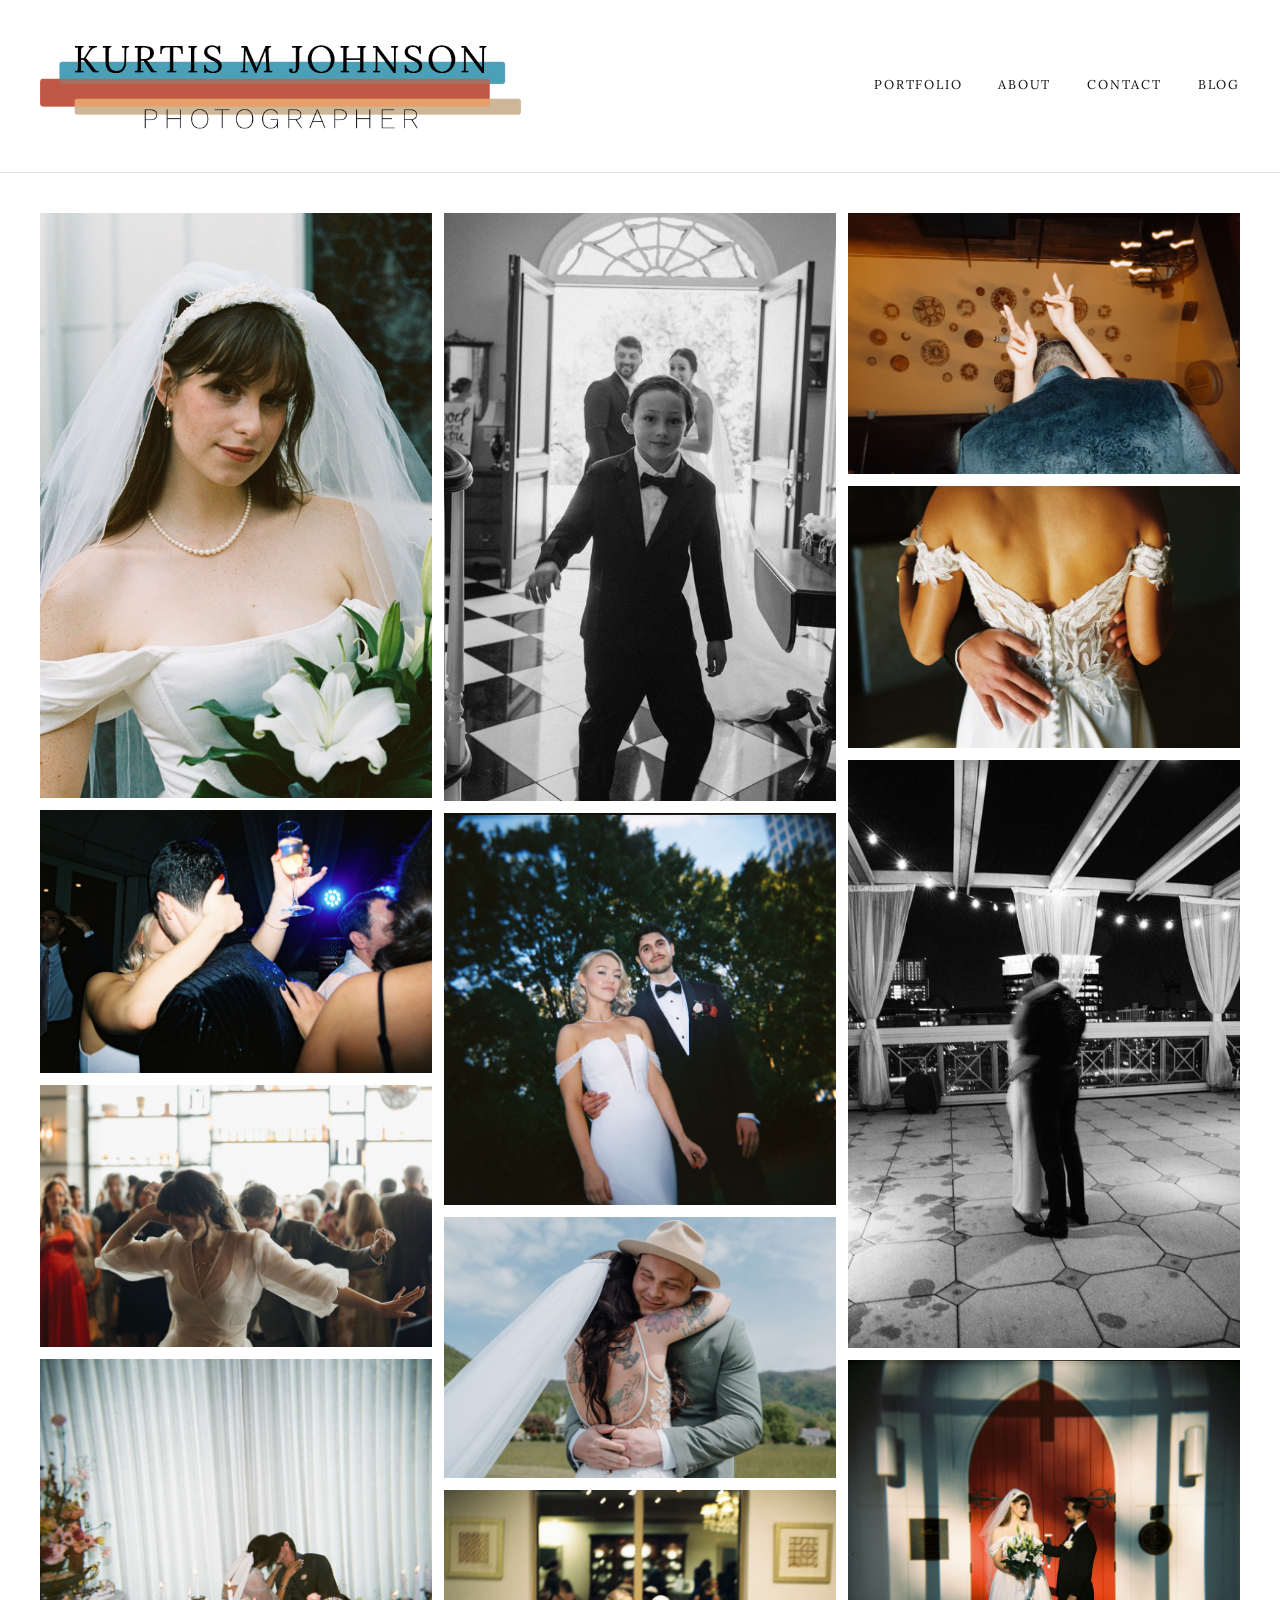
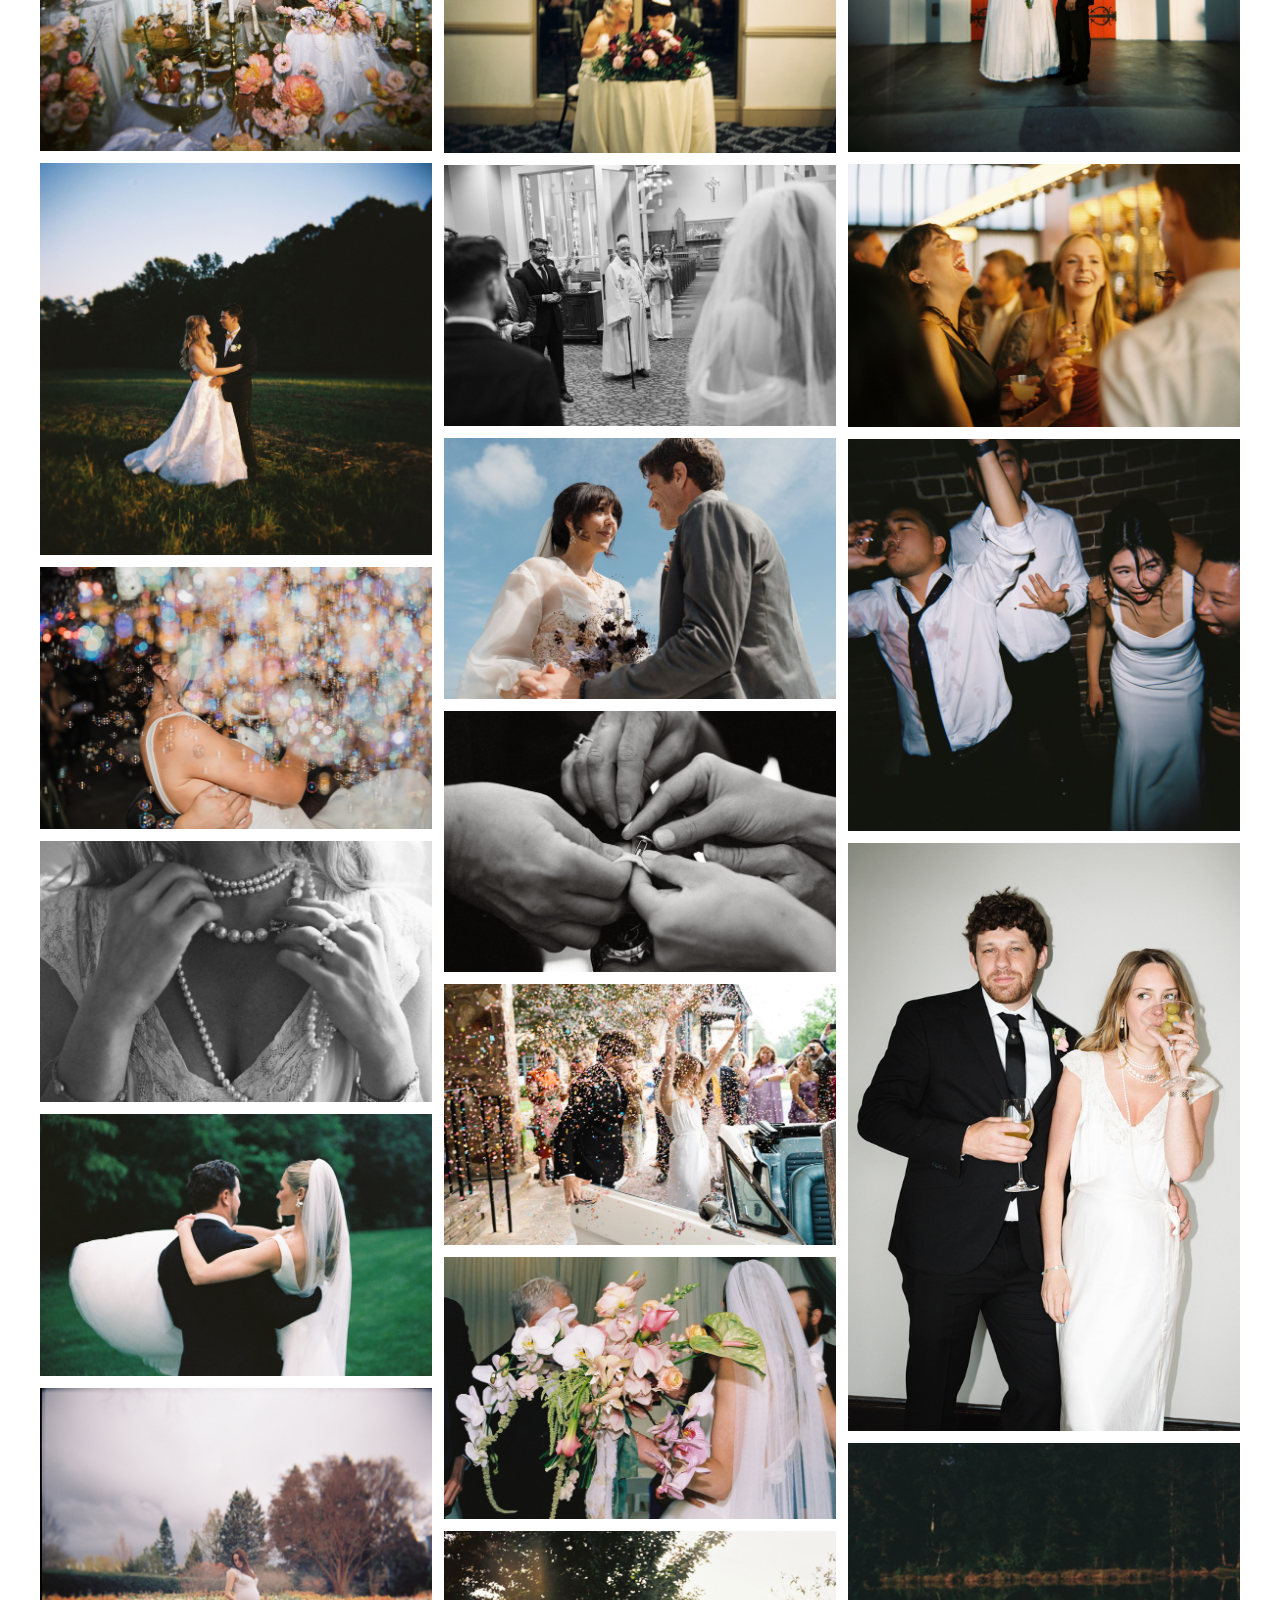
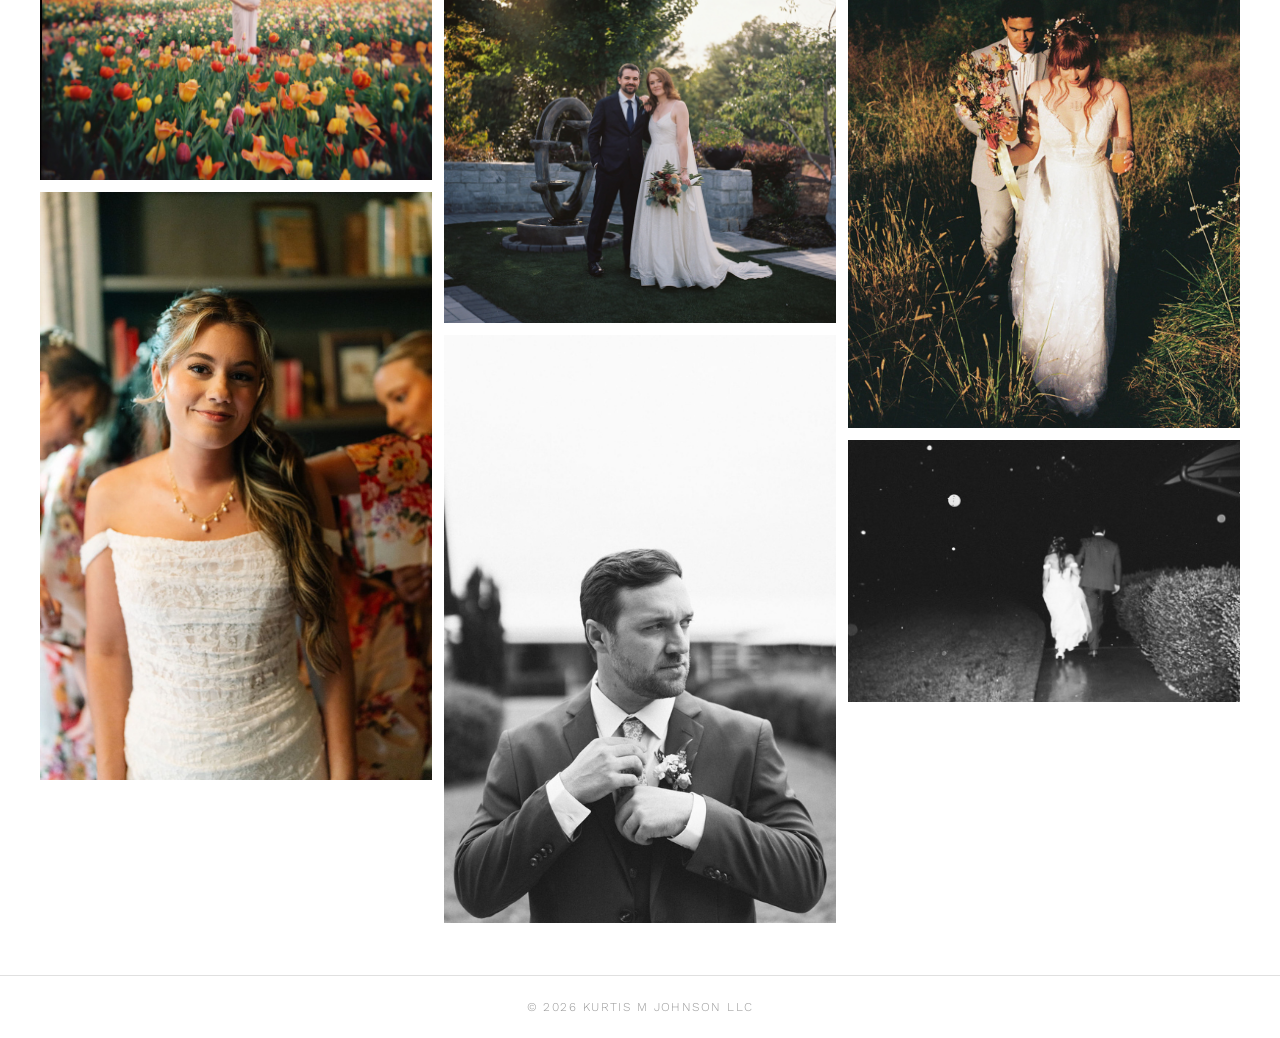
==== commit ebfce7e7: "fix lazy load" ====
--- a/index.html
+++ b/index.html
@@ -118,6 +118,13 @@
       else { img.addEventListener('load', onLoad); img.addEventListener('error', onLoad); }
     });
 
+    // Recalculate masonry when lazy-loaded images load
+    imgs.forEach(img => {
+      img.addEventListener('load', () => {
+        runMasonry();
+      });
+    });
+
     // Debounce resize so masonry waits for the browser to fully reflow
     let resizeTimer;
     window.addEventListener('resize', () => {
